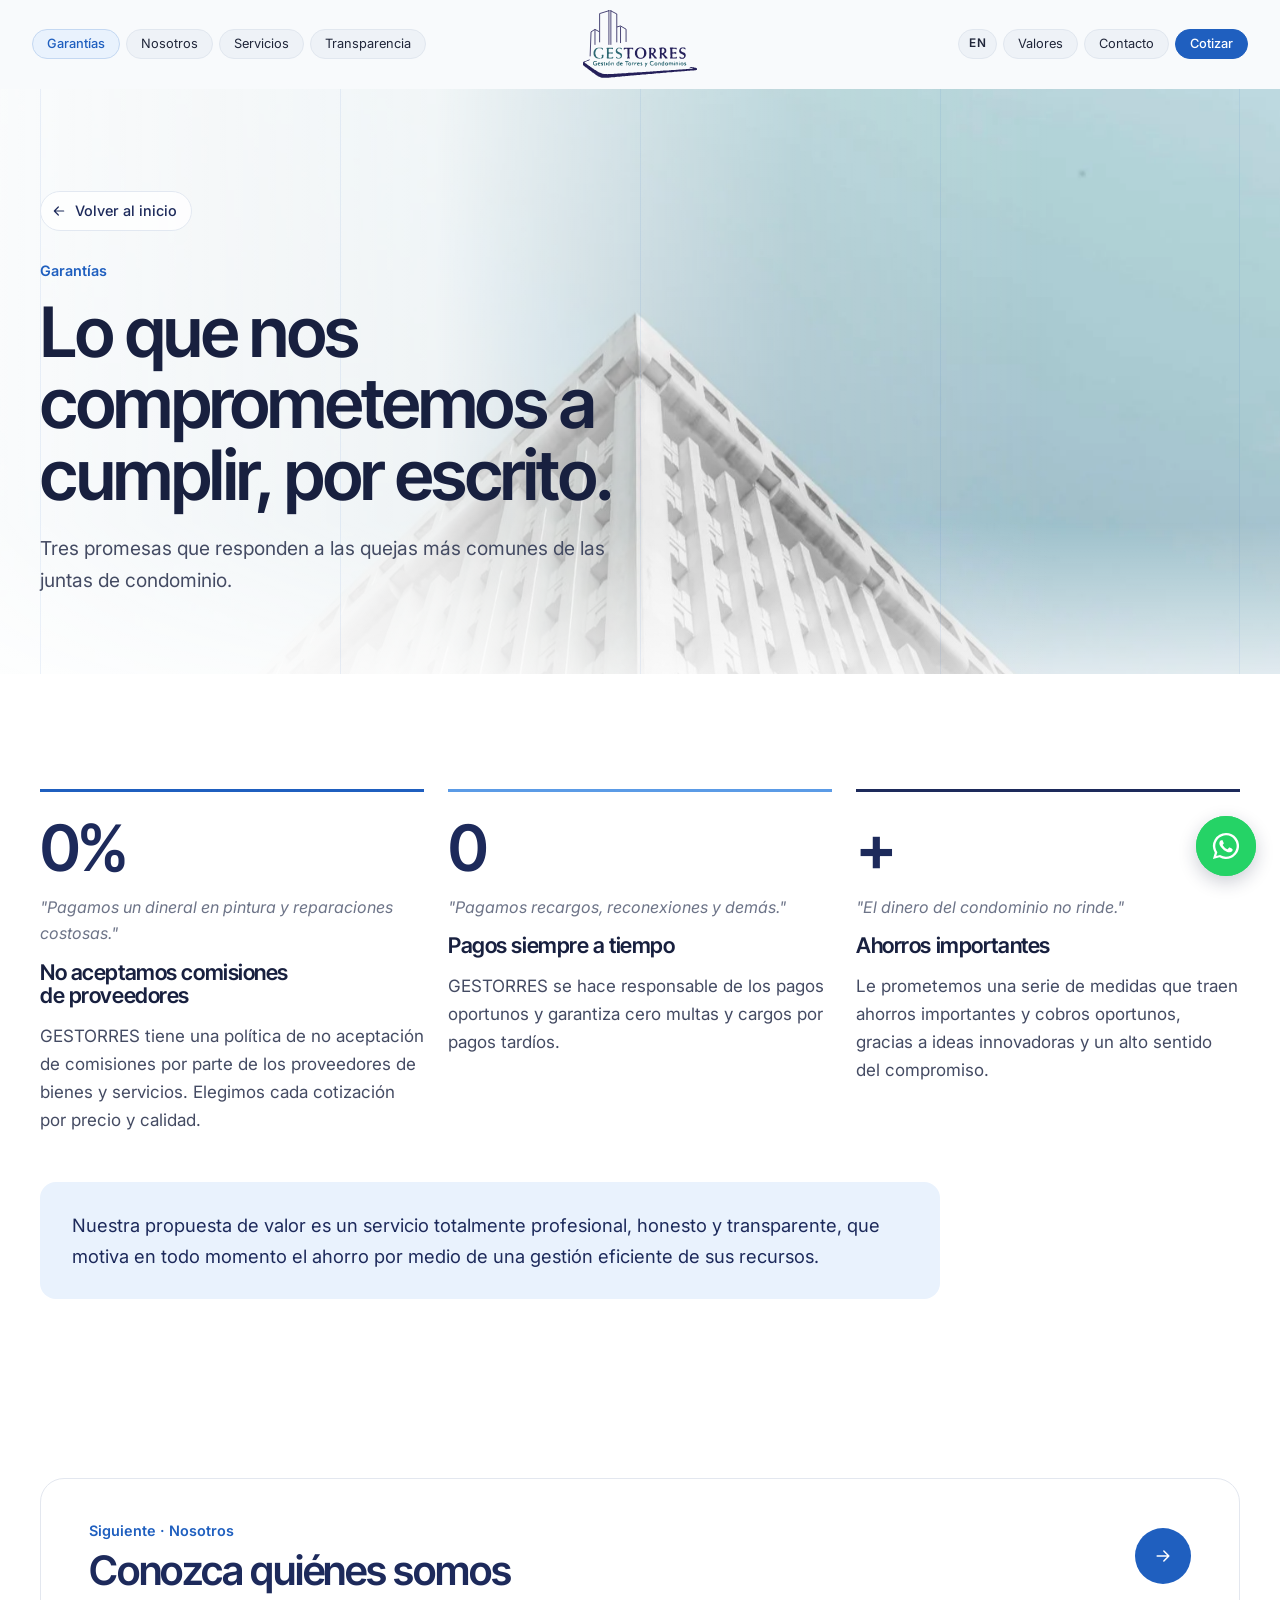
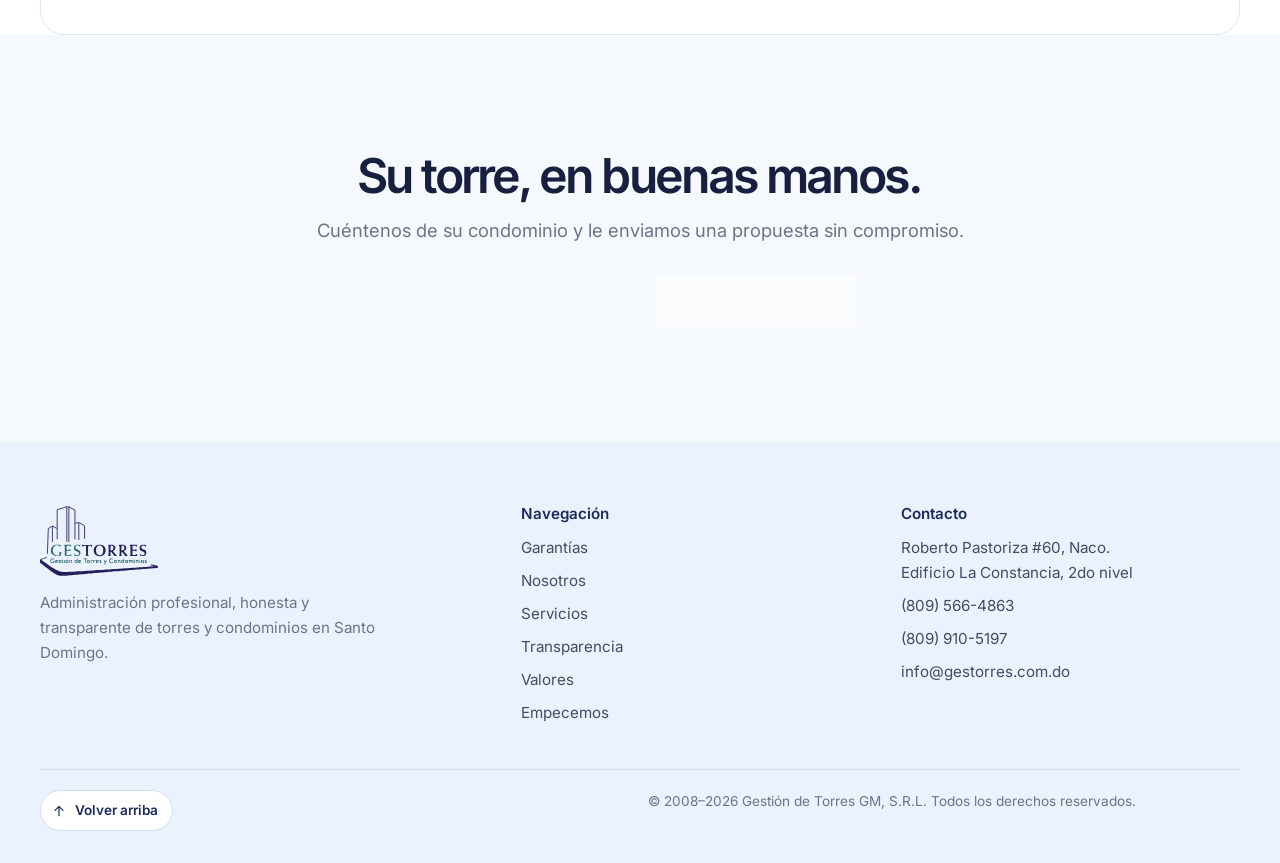
==== garantias.html @ 0e0ee0a5 "Agrega el sitio completo Co-Authored-By: Claude Opus 5.5 <noreply@anthropic.com> Claude-Session: htt" ====
<!doctype html>
<html lang="es-DO">
<head>
<meta charset="utf-8">
<meta name="viewport" content="width=device-width, initial-scale=1, viewport-fit=cover">
<title>Garantías · Gestorres</title>
<meta name="description" content="Cero comisiones de proveedores, pagos siempre a tiempo y ahorros importantes para su condominio.">
<meta name="theme-color" content="#ffffff">
<meta property="og:title" content="Garantías · Gestorres">
<meta property="og:description" content="Cero comisiones de proveedores, pagos siempre a tiempo y ahorros importantes para su condominio.">
<meta property="og:locale" content="es_DO">
<link rel="canonical" href="https://gestorres.com.do/garantias.html">
<link rel="icon" href="img/logo-gestorres.svg">
<link rel="preconnect" href="https://fonts.googleapis.com">
<link rel="preconnect" href="https://fonts.gstatic.com" crossorigin>
<link rel="stylesheet" href="https://fonts.googleapis.com/css2?family=Inter+Tight:wght@400;500;600;700&family=Inter:wght@400;500;600&family=JetBrains+Mono:wght@400;500&display=swap">
<link rel="stylesheet" href="css/styles.css">
<style>html,body{margin:0;background:#fff}</style>
</head>
<body class="page-garantias">
<svg width="0" height="0" style="position:absolute" aria-hidden="true" focusable="false">
  <defs>
    <symbol id="i-arrow" viewBox="0 0 24 24" fill="none" stroke="currentColor" stroke-width="1.8" stroke-linecap="round" stroke-linejoin="round"><path d="M5 12h14M13 6l6 6-6 6"/></symbol>
    <symbol id="i-wa" viewBox="0 0 24 24" fill="currentColor"><path d="M12 2.2A9.8 9.8 0 0 0 3.6 17l-1.4 4.8 4.9-1.3A9.8 9.8 0 1 0 12 2.2Zm0 17.8a8 8 0 0 1-4.1-1.1l-.3-.2-2.9.8.8-2.8-.2-.3A8 8 0 1 1 12 20Zm4.4-6c-.2-.1-1.4-.7-1.7-.8-.2-.1-.4-.1-.5.1l-.8 1c-.1.2-.3.2-.5.1a6.6 6.6 0 0 1-3.3-2.9c-.2-.4.2-.4.7-1.3.1-.1 0-.3 0-.4l-.8-1.8c-.2-.5-.4-.4-.5-.4h-.5a.9.9 0 0 0-.6.3 2.7 2.7 0 0 0-.9 2c0 1.2.9 2.4 1 2.5.1.2 1.7 2.7 4.2 3.7 1.6.7 2.2.7 3 .6.5-.1 1.4-.6 1.6-1.1.2-.6.2-1 .1-1.1l-.5-.5Z"/></symbol>
    <symbol id="i-phone" viewBox="0 0 24 24" fill="none" stroke="currentColor" stroke-width="1.7" stroke-linecap="round" stroke-linejoin="round"><path d="M6.6 3.5h2.6l1.3 4-1.9 1.3a12 12 0 0 0 6.6 6.6l1.3-1.9 4 1.3v2.6A2 2 0 0 1 18.4 19 15.5 15.5 0 0 1 4.6 5.6a2 2 0 0 1 2-2.1Z"/></symbol>
    <symbol id="i-mail" viewBox="0 0 24 24" fill="none" stroke="currentColor" stroke-width="1.7" stroke-linecap="round" stroke-linejoin="round"><rect x="3" y="5" width="18" height="14" rx="3"/><path d="m4 7 8 6 8-6"/></symbol>
    <symbol id="i-pin" viewBox="0 0 24 24" fill="none" stroke="currentColor" stroke-width="1.7" stroke-linecap="round" stroke-linejoin="round"><path d="M12 21s7-6.2 7-11.5A7 7 0 0 0 5 9.5C5 14.8 12 21 12 21Z"/><circle cx="12" cy="9.5" r="2.5"/></symbol>
    <symbol id="i-shield" viewBox="0 0 24 24" fill="none" stroke="currentColor" stroke-width="1.7" stroke-linecap="round" stroke-linejoin="round"><path d="M12 3 5 6v5c0 4.5 3 8.3 7 10 4-1.7 7-5.5 7-10V6l-7-3Z"/><path d="m9 12 2 2 4-4"/></symbol>
    <symbol id="i-clock" viewBox="0 0 24 24" fill="none" stroke="currentColor" stroke-width="1.7" stroke-linecap="round" stroke-linejoin="round"><circle cx="12" cy="12" r="8.5"/><path d="M12 7.5V12l3 2"/></symbol>
    <symbol id="i-chart" viewBox="0 0 24 24" fill="none" stroke="currentColor" stroke-width="1.7" stroke-linecap="round" stroke-linejoin="round"><path d="M4 20V10M10 20V4M16 20v-7M22 20H2"/></symbol>
    <symbol id="i-flip" viewBox="0 0 24 24" fill="none" stroke="currentColor" stroke-width="1.7" stroke-linecap="round" stroke-linejoin="round"><path d="M4 12a8 8 0 0 1 13.7-5.6L20 9M20 4v5h-5M20 12a8 8 0 0 1-13.7 5.6L4 15M4 20v-5h5"/></symbol>
    <symbol id="i-check" viewBox="0 0 24 24" fill="none" stroke="currentColor" stroke-width="2.2" stroke-linecap="round" stroke-linejoin="round"><path d="m5 12.5 4.5 4.5L19 7.5"/></symbol>
    <symbol id="i-chev" viewBox="0 0 24 24" fill="none" stroke="currentColor" stroke-width="1.8" stroke-linecap="round" stroke-linejoin="round"><path d="m6 9 6 6 6-6"/></symbol>
    <symbol id="i-building" viewBox="0 0 24 24" fill="none" stroke="currentColor" stroke-width="1.7" stroke-linecap="round" stroke-linejoin="round"><path d="M4 21V5l7-2v18M11 8l9 2v11M2 21h20M7 8h1M7 12h1M7 16h1M14 13h2M14 17h2"/></symbol>
    <!-- Íconos de servicios (trazos propios) -->
    <symbol id="s-cobro" viewBox="0 0 24 24" fill="none" stroke="currentColor" stroke-width="1.7" stroke-linecap="round" stroke-linejoin="round"><path d="M3 10 12 4l9 6M5 10v8M9.5 10v8M14.5 10v8M19 10v8M3 20h18"/></symbol>
    <symbol id="s-facturas" viewBox="0 0 24 24" fill="none" stroke="currentColor" stroke-width="1.7" stroke-linecap="round" stroke-linejoin="round"><path d="M6 3h9l4 4v14l-2.5-1.5L14 21l-2.5-1.5L9 21l-3-1.5V3Z"/><path d="M9 9h6M9 13h6M9 17h3"/></symbol>
    <symbol id="s-mant" viewBox="0 0 24 24" fill="none" stroke="currentColor" stroke-width="1.7" stroke-linecap="round" stroke-linejoin="round"><path d="M14.5 6.5a4 4 0 0 0 5 5l-8.8 8.8a2.1 2.1 0 0 1-3-3l8.8-8.8Z"/><path d="M14.5 6.5 17 4l3 3-2.5 2.5"/></symbol>
    <symbol id="s-sumin" viewBox="0 0 24 24" fill="none" stroke="currentColor" stroke-width="1.7" stroke-linecap="round" stroke-linejoin="round"><path d="M3 8.5 12 4l9 4.5-9 4.5-9-4.5Z"/><path d="M3 8.5v7L12 20l9-4.5v-7M12 13v7"/></symbol>
    <symbol id="s-legal" viewBox="0 0 24 24" fill="none" stroke="currentColor" stroke-width="1.7" stroke-linecap="round" stroke-linejoin="round"><path d="M12 4v16M7 20h10M5 7h14M7 7l-3 6a3 3 0 0 0 6 0L7 7ZM17 7l-3 6a3 3 0 0 0 6 0l-3-6Z"/></symbol>
    <symbol id="s-personal" viewBox="0 0 24 24" fill="none" stroke="currentColor" stroke-width="1.7" stroke-linecap="round" stroke-linejoin="round"><circle cx="9" cy="8" r="3.2"/><path d="M3 20a6 6 0 0 1 12 0M16 4.5a3.2 3.2 0 0 1 0 6.3M18 14a6 6 0 0 1 3 6"/></symbol>
    <symbol id="s-reportes" viewBox="0 0 24 24" fill="none" stroke="currentColor" stroke-width="1.7" stroke-linecap="round" stroke-linejoin="round"><rect x="3.5" y="3.5" width="17" height="17" rx="3"/><path d="M7.5 16v-3M12 16V8M16.5 16v-5"/></symbol>
  </defs>
</svg>
<a class="skip-link" href="#main">Saltar al contenido</a>

<!-- ============ HEADER ============ -->
<header class="site-header">
  <div class="container header-row">
    <nav class="nav" aria-label="Principal">
      <a href="garantias.html">Garantías</a>
      <a href="nosotros.html">Nosotros</a>
      <a href="servicios.html">Servicios</a>
      <a href="transparencia.html">Transparencia</a>
    </nav>
    <button class="menu-toggle" type="button" aria-label="Abrir menú" aria-expanded="false" aria-controls="mobile-menu"><span></span></button>
    <a class="brand" href="index.html" aria-label="Gestorres, ir al inicio">
      <img src="img/logo-gestorres.svg" alt="Gestorres, Gestión de Torres y Condominios" width="638" height="379">
    </a>
    <div class="header-actions">
      <button class="pill lang-toggle" type="button" data-lang-toggle aria-label="Switch to English" lang="en">EN</button>
      <a class="pill" href="nosotros.html#valores">Valores</a>
      <a class="pill" href="index.html#contacto">Contacto</a>
      <a class="pill pill-primary" href="index.html#contacto">Cotizar</a>
    </div>
  </div>
  <nav class="mobile-menu" id="mobile-menu" aria-label="Menú">
    <a href="garantias.html">Garantías</a>
    <a href="nosotros.html">Nosotros</a>
    <a href="servicios.html">Servicios</a>
    <a href="transparencia.html">Transparencia</a>
    <a href="nosotros.html#valores">Valores</a>
    <a href="index.html#contacto">Contacto</a>
  </nav>
</header>

<main id="main">
<div class="top-sentinel" aria-hidden="true"></div>

<!-- ============ PORTADA DE LA PÁGINA ============ -->
<section class="page-hero live-bg" id="inicio" aria-labelledby="pp-title">
  <div class="bg-stage" aria-hidden="true">
    <div class="bg-slide is-on"><img src="img/bg-cielo.webp" srcset="img/bg-cielo-800.webp 800w, img/bg-cielo.webp 1600w" sizes="100vw" alt="" style="object-position:70% 50%" fetchpriority="high" decoding="async"></div>
  </div>
  <div class="veil veil-light"></div>
  <div class="deco-lines" aria-hidden="true"><span></span><span></span><span></span><span></span></div>
  <div class="container page-hero-inner">
    <a class="back-link" href="index.html"><svg aria-hidden="true"><use href="#i-arrow"/></svg>Volver al inicio</a>
    <span class="kicker">Garantías</span>
    <h1 id="pp-title">Lo que nos comprometemos a cumplir, por escrito.</h1>
    <p class="lede">Tres promesas que responden a las quejas más comunes de las juntas de condominio.</p>
  </div>
</section>

<!-- ============ GARANTÍAS ============ -->
<section class="section" id="garantias" aria-label="Nuestras garantías">
  <div class="container">
    <div class="g-grid">
      <article class="g-item">
        <span class="g-num">0%</span>
        <p class="g-q">"Pagamos un dineral en pintura y reparaciones costosas."</p>
        <h3>No aceptamos comisiones de proveedores</h3>
        <p>GESTORRES tiene una política de no aceptación de comisiones por parte de los proveedores de bienes y servicios. Elegimos cada cotización por precio y calidad.</p>
      </article>
      <article class="g-item">
        <span class="g-num">0</span>
        <p class="g-q">"Pagamos recargos, reconexiones y demás."</p>
        <h3>Pagos siempre a tiempo</h3>
        <p>GESTORRES se hace responsable de los pagos oportunos y garantiza cero multas y cargos por pagos tardíos.</p>
      </article>
      <article class="g-item">
        <span class="g-num">+</span>
        <p class="g-q">"El dinero del condominio no rinde."</p>
        <h3>Ahorros importantes</h3>
        <p>Le prometemos una serie de medidas que traen ahorros importantes y cobros oportunos, gracias a ideas innovadoras y un alto sentido del compromiso.</p>
      </article>
    </div>
    <p class="g-value">Nuestra propuesta de valor es un servicio totalmente profesional, honesto y transparente, que motiva en todo momento el ahorro por medio de una gestión eficiente de sus recursos.</p>
  </div>
</section>

<!-- ============ SIGUIENTE PÁGINA ============ -->
<section class="next-sec" aria-label="Siguiente página">
  <div class="container">
    <a class="next-card" href="nosotros.html"><span class="next-label">Siguiente · Nosotros</span><span class="next-title">Conozca quiénes somos</span><span class="start-arrow"><svg aria-hidden="true"><use href="#i-arrow"/></svg></span></a>
  </div>
</section>

<!-- ============ LLAMADO FINAL ============ -->
<section class="section alt final-cta" aria-labelledby="f-title">
  <div class="container final-inner">
    <h2 id="f-title">Su torre, en buenas manos.</h2>
    <p>Cuéntenos de su condominio y le enviamos una propuesta sin compromiso.</p>
    <div class="hero-actions">
      <a class="btn btn-primary" href="index.html#contacto">Solicitar cotización<svg aria-hidden="true"><use href="#i-arrow"/></svg></a>
      <a class="btn btn-ghost" href="tel:+18095664863"><svg aria-hidden="true"><use href="#i-phone"/></svg>(809) 566-4863</a>
    </div>
  </div>
</section>
</main>


<!-- ============ FOOTER ============ -->
<footer class="site-footer">
  <div class="container">
    <div class="foot-grid">
      <div>
        <img src="img/logo-gestorres.svg" alt="Gestorres" width="638" height="379" loading="lazy">
        <p>Administración profesional, honesta y transparente de torres y condominios en Santo Domingo.</p>
      </div>
      <div>
        <h4>Navegación</h4>
        <ul><li><a href="garantias.html">Garantías</a></li><li><a href="nosotros.html">Nosotros</a></li><li><a href="servicios.html">Servicios</a></li><li><a href="transparencia.html">Transparencia</a></li><li><a href="nosotros.html#valores">Valores</a></li><li><a href="proceso.html">Empecemos</a></li></ul>
      </div>
      <div>
        <h4>Contacto</h4>
        <ul><li>Roberto Pastoriza #60, Naco.<br>Edificio La Constancia, 2do nivel</li><li><a href="tel:+18095664863">(809) 566-4863</a></li><li><a href="https://wa.me/18099105197" target="_blank" rel="noopener">(809) 910-5197</a></li><li><a href="mailto:info@gestorres.com.do">info@gestorres.com.do</a></li></ul>
      </div>
    </div>
    <div class="foot-bottom"><a class="to-top" href="#inicio"><svg aria-hidden="true"><use href="#i-arrow"/></svg>Volver arriba</a><span>© 2008–<span id="year">2026</span> Gestión de Torres GM, S.R.L. Todos los derechos reservados.</span></div>
  </div>
</footer>

<a class="wa-float" href="https://wa.me/18099105197?text=Hola%20Gestorres%2C%20quisiera%20informaci%C3%B3n." target="_blank" rel="noopener" aria-label="Escríbenos por WhatsApp">
  <svg aria-hidden="true"><use href="#i-wa"/></svg>
</a>
<nav class="mobile-bar" aria-label="Acciones rápidas">
  <div class="row">
    <a href="tel:+18095664863"><svg aria-hidden="true"><use href="#i-phone"/></svg>Llamar</a>
    <a href="https://wa.me/18099105197" target="_blank" rel="noopener"><svg class="wa" aria-hidden="true"><use href="#i-wa"/></svg>WhatsApp</a>
    <a class="primary" href="index.html#contacto">Cotizar</a>
  </div>
</nav>

<script src="js/app.js" defer></script>
<script src="js/i18n.js" defer></script>
</body>
</html>
---- css/styles.css ----
/* ==========================================================================
   GESTORRES — Estilos
   Dirección: sitio inmobiliario sobrio y luminoso. Fotos reales como
   protagonistas, azul de marca y azul claro, tipografía limpia, sin efectos.
   El scroll es 100% nativo: ningún script escucha ni modifica el scroll.
   ========================================================================== */

:root {
  --navy: #1d2a5b;        /* texto de títulos, derivado del logo */
  --blue: #1f5fbf;        /* azul de marca (acciones, enlaces) */
  --blue-dark: #174a96;
  --sky: #5b9be6;         /* azul claro de acento */
  --sky-soft: #e9f2fd;    /* fondos suaves */
  --sky-line: #cfe0f6;

  --ink: #18203f;
  --text: #444b63;
  --muted: #6d7488;
  --line: #e3e7ef;
  --bg: #ffffff;
  --bg-alt: #f5f8fc;

  --font-display: "Inter Tight", "Inter", ui-sans-serif, system-ui, sans-serif;
  --font-body: "Inter", ui-sans-serif, system-ui, -apple-system, "Segoe UI", sans-serif;

  --radius: 10px;
  --radius-lg: 16px;
  --header-h: 84px;
  --shadow: 0 10px 30px -18px rgba(24, 32, 63, .35);

  color-scheme: light;
}

*, *::before, *::after { box-sizing: border-box; }
html { -webkit-text-size-adjust: 100%; }
body {
  margin: 0;
  background: var(--bg);
  color: var(--text);
  font-family: var(--font-body);
  font-size: 1.0625rem;
  line-height: 1.65;
  -webkit-font-smoothing: antialiased;
}
img { max-width: 100%; display: block; }
[hidden] { display: none !important; }
a { color: inherit; }
button { font: inherit; }
h1, h2, h3, h4 {
  font-family: var(--font-display);
  color: var(--ink);
  line-height: 1.1;
  letter-spacing: -0.02em;
  margin: 0;
  text-wrap: balance;
}
p { margin: 0; }
:focus-visible { outline: 2px solid var(--blue); outline-offset: 3px; border-radius: 4px; }
section[id], main[id] { scroll-margin-top: calc(var(--header-h) + 8px); }

.skip-link { position: absolute; left: 12px; top: -60px; z-index: 200; background: var(--navy); color: #fff; padding: 10px 16px; border-radius: 8px; text-decoration: none; }
.skip-link:focus { top: 12px; }
.sr-only { position: absolute; width: 1px; height: 1px; padding: 0; margin: -1px; overflow: hidden; clip: rect(0 0 0 0); white-space: nowrap; border: 0; }

.container {
  width: 100%; max-width: 1240px; margin: 0 auto;
  padding-left: max(20px, env(safe-area-inset-left, 0px));
  padding-right: max(20px, env(safe-area-inset-right, 0px));
}
.section { padding-block: clamp(72px, 9vw, 120px); }
.section.alt { background: var(--bg-alt); }

.kicker { display: block; font-size: .9rem; font-weight: 600; color: var(--blue); margin-bottom: 14px; }
.section-head { max-width: 720px; margin-bottom: clamp(36px, 5vw, 56px); }
.section-head h2 { font-size: clamp(2rem, 1.4rem + 2.2vw, 3rem); font-weight: 600; }
.section-head p { margin-top: 16px; font-size: 1.15rem; color: var(--muted); max-width: 58ch; }
.accent { color: var(--blue); }

/* Botones */
.btn {
  display: inline-flex; align-items: center; justify-content: center; gap: 10px;
  min-height: 50px; padding: 0 24px; border-radius: 8px; border: 1px solid transparent;
  font-weight: 600; font-size: .98rem; text-decoration: none; white-space: nowrap; cursor: pointer;
  transition: background-color .2s, border-color .2s, color .2s, transform .2s, box-shadow .2s;
}
.btn svg { width: 18px; height: 18px; flex: none; transition: transform .25s ease; }
.btn:hover { transform: translateY(-2px); }
.btn-primary:hover { box-shadow: 0 8px 20px rgba(31,95,191,.28); }
.btn:hover svg:not(.wa) { transform: translateX(4px); }
.btn-primary { background: var(--blue); color: #fff; }
.btn-primary:hover { background: var(--blue-dark); }
.btn-outline { background: #fff; color: var(--navy); border-color: var(--line); }
.btn-outline:hover { border-color: var(--sky); color: var(--blue); }
.wa { color: #1f9d55; }

/* --------------------------------------------------------------------------
   Header: menú a la izquierda, logo al centro, acciones a la derecha
   -------------------------------------------------------------------------- */
.site-header {
  position: sticky; top: 0; z-index: 100;
  background: #fff;
  border-bottom: 1px solid var(--line);
  transition: box-shadow .3s ease, border-color .3s ease;
}
.site-header.scrolled { box-shadow: 0 6px 24px rgba(24,32,63,.07); border-color: transparent; }
.top-sentinel { position: absolute; top: 0; left: 0; width: 1px; height: 8px; }
.header-row {
  height: var(--header-h);
  display: grid; grid-template-columns: minmax(0, 1fr) auto minmax(0, 1fr); align-items: center; gap: 24px;
}
.nav { position: relative; display: flex; align-items: center; gap: 0; }
.nav a { position: relative; text-decoration: none; font-size: .95rem; font-weight: 500; color: var(--text); padding: 10px 7px; border-radius: 8px; transition: color .25s ease; }
.nav a:hover, .nav a.is-active { color: var(--navy); }
.nav a.is-active { font-weight: 600; }
.nav a::after { content: ""; position: absolute; left: 7px; right: 7px; bottom: 4px; height: 2px; border-radius: 2px; background: var(--blue); transform: scaleX(0); transform-origin: left; transition: transform .35s cubic-bezier(.2,.7,.2,1); }
.nav a.is-active::after { transform: scaleX(1); }
.nav-ind { position: absolute; z-index: -1; top: 50%; left: 0; height: 38px; width: 0; margin-top: -19px; border-radius: 8px; background: var(--sky-soft); opacity: 0; pointer-events: none;
  transition: transform .35s cubic-bezier(.2,.7,.2,1), width .35s cubic-bezier(.2,.7,.2,1), opacity .2s; }
.nav.hovering .nav-ind { opacity: 1; }
.brand { justify-self: center; display: block; }
.brand img { height: 60px; width: auto; }
.header-actions { justify-self: end; display: flex; align-items: center; gap: 10px; }
.header-actions .btn { min-height: 44px; padding: 0 18px; font-size: .92rem; }

.menu-toggle {
  display: none; justify-self: start;
  width: 44px; height: 44px; border-radius: 8px; border: 1px solid var(--line); background: #fff;
  align-items: center; justify-content: center; color: var(--navy); cursor: pointer;
}
.menu-toggle span, .menu-toggle span::before, .menu-toggle span::after { display: block; width: 18px; height: 2px; background: currentColor; border-radius: 2px; position: relative; }
.menu-toggle span::before, .menu-toggle span::after { content: ""; position: absolute; left: 0; }
.menu-toggle span::before { top: -6px; }
.menu-toggle span::after { top: 6px; }
.menu-open .menu-toggle span { background: transparent; }
.menu-open .menu-toggle span::before { top: 0; transform: rotate(45deg); }
.menu-open .menu-toggle span::after { top: 0; transform: rotate(-45deg); }

.mobile-menu {
  display: none;
  border-top: 1px solid var(--line);
  background: #fff;
  padding: 8px max(20px, env(safe-area-inset-right, 0px)) 20px max(20px, env(safe-area-inset-left, 0px));
}
.mobile-menu a { display: block; padding: 14px 0; border-bottom: 1px solid var(--line); font-size: 1.1rem; font-weight: 500; color: var(--ink); text-decoration: none; }
.mobile-menu .btn { margin-top: 16px; width: 100%; }

/* --------------------------------------------------------------------------
   Portada
   -------------------------------------------------------------------------- */
.hero { padding-block: clamp(48px, 6vw, 88px) clamp(56px, 7vw, 100px); }
.hero-grid { display: grid; grid-template-columns: minmax(0, 1fr) minmax(0, 1.1fr); gap: clamp(32px, 5vw, 72px); align-items: center; }
.hero-copy { min-width: 0; }
.hero-copy h1 { font-size: clamp(2.6rem, 1.5rem + 3.6vw, 4.6rem); font-weight: 600; letter-spacing: -0.035em; line-height: 1.02; }
.hero-copy .lede { margin-top: 24px; font-size: 1.2rem; max-width: 44ch; }
.hero-actions { margin-top: 32px; display: flex; flex-wrap: wrap; gap: 12px; }
.hero-facts { margin-top: 40px; display: flex; flex-wrap: wrap; gap: 28px; padding-top: 28px; border-top: 1px solid var(--line); }
.hero-facts div { min-width: 0; }
.hero-facts b { display: block; font-family: var(--font-display); font-size: 1.6rem; color: var(--navy); letter-spacing: -0.02em; line-height: 1.1; }
.hero-facts span { font-size: .9rem; color: var(--muted); }

.hero-media { position: relative; min-width: 0; }
.hero-media .main { border-radius: var(--radius-lg); overflow: hidden; aspect-ratio: 4 / 3.4; }
.hero-media .main img { width: 100%; height: 100%; object-fit: cover; object-position: 40% 30%; }
.hero-media .inset {
  position: absolute; left: -36px; bottom: 0; width: 44%;
  border-radius: var(--radius); overflow: hidden; border: 6px solid #fff; box-shadow: var(--shadow);
  aspect-ratio: 4 / 3;
}
.hero-media .inset img { width: 100%; height: 100%; object-fit: cover; }
.hero-media .tag {
  position: absolute; right: 18px; top: 18px;
  background: #fff; border-radius: 8px; padding: 10px 14px; box-shadow: var(--shadow);
  font-size: .85rem; color: var(--text); display: flex; align-items: center; gap: 8px;
}
.hero-media .tag svg { width: 16px; height: 16px; color: var(--blue); }

/* Franja de datos */
.strip { background: var(--navy); color: #dfe7f7; }
.strip .row { display: grid; grid-template-columns: repeat(4, minmax(0, 1fr)); }
.strip .item { padding: 26px 22px; display: flex; align-items: center; gap: 14px; border-left: 1px solid rgba(255,255,255,.12); font-size: .95rem; }
.strip .item:first-child { border-left: 0; padding-left: 0; }
.strip svg { width: 24px; height: 24px; color: #9cc3f0; flex: none; }
.strip b { color: #fff; font-weight: 600; display: block; }

/* --------------------------------------------------------------------------
   Garantías
   -------------------------------------------------------------------------- */
.g-grid { display: grid; grid-template-columns: repeat(3, minmax(0, 1fr)); gap: 24px; }
.g-item { border-top: 3px solid var(--blue); padding-top: 24px; display: grid; gap: 14px; align-content: start; }
.g-item:nth-child(2) { border-color: var(--sky); }
.g-item:nth-child(3) { border-color: var(--navy); }
.g-num { font-family: var(--font-display); font-size: 4rem; font-weight: 600; line-height: 1; color: var(--navy); letter-spacing: -0.04em; }
.g-q { font-size: 1rem; color: var(--muted); font-style: italic; }
.g-item h3 { font-size: 1.35rem; font-weight: 600; }
.g-value { margin-top: 48px; padding: 28px 32px; border-radius: var(--radius-lg); background: var(--sky-soft); color: var(--navy); font-size: 1.15rem; max-width: 900px; }

/* --------------------------------------------------------------------------
   Nosotros
   -------------------------------------------------------------------------- */
.about-grid { display: grid; grid-template-columns: minmax(0, 1fr) minmax(0, 1fr); gap: clamp(32px, 6vw, 88px); align-items: center; }
.about-photos { display: grid; grid-template-columns: 1.2fr 1fr; gap: 14px; min-width: 0; }
.about-photos figure { margin: 0; border-radius: var(--radius-lg); overflow: hidden; }
.about-photos img { width: 100%; height: 100%; object-fit: cover; }
.about-photos .tall { grid-row: span 2; aspect-ratio: 3 / 4.4; }
.about-photos .short { aspect-ratio: 1 / 1; }
.about-photos .note { background: var(--blue); color: #fff; border-radius: var(--radius-lg); padding: 22px; display: grid; align-content: end; }
.about-photos .note b { font-family: var(--font-display); font-size: 2.6rem; line-height: 1; letter-spacing: -0.03em; }
.about-photos .note span { font-size: .9rem; color: #dbe8fb; margin-top: 6px; }
.about-copy { min-width: 0; }
.about-copy h2 { font-size: clamp(2rem, 1.4rem + 2vw, 2.8rem); font-weight: 600; }
.about-copy > p { margin-top: 20px; font-size: 1.12rem; }
.mv { margin-top: 32px; display: grid; gap: 22px; }
.mv div { padding-left: 18px; border-left: 3px solid var(--sky-line); }
.mv h3 { font-size: 1rem; font-weight: 600; color: var(--blue); margin-bottom: 6px; font-family: var(--font-body); letter-spacing: 0; }

/* --------------------------------------------------------------------------
   Servicios
   -------------------------------------------------------------------------- */
.svc-grid { display: grid; grid-template-columns: minmax(0, .85fr) minmax(0, 1.15fr); gap: clamp(32px, 5vw, 72px); align-items: start; }
.svc-photo { position: sticky; top: calc(var(--header-h) + 24px); border-radius: var(--radius-lg); overflow: hidden; aspect-ratio: 4 / 5; min-width: 0; }
.svc-photo img { width: 100%; height: 100%; object-fit: cover; }
.svc-photo figcaption { position: absolute; left: 16px; bottom: 16px; right: 16px; background: rgba(255,255,255,.94); border-radius: 8px; padding: 12px 14px; font-size: .9rem; color: var(--text); }
.svc-list { list-style: none; margin: 0; padding: 0; min-width: 0; }
.svc-list li { display: grid; grid-template-columns: 52px minmax(0, 1fr); gap: 18px; padding: 24px 0; border-bottom: 1px solid var(--line); }
.svc-list li:first-child { padding-top: 0; }
.svc-list .ic { width: 52px; height: 52px; border-radius: 10px; display: grid; place-items: center; background: var(--sky-soft); color: var(--blue); }
.svc-list .ic svg { width: 24px; height: 24px; }
.svc-list h3 { font-size: 1.2rem; font-weight: 600; }
.svc-list p { margin-top: 6px; color: var(--muted); font-size: 1rem; }

/* --------------------------------------------------------------------------
   Galería de áreas
   -------------------------------------------------------------------------- */
.gallery { display: grid; grid-template-columns: repeat(4, minmax(0, 1fr)); gap: 14px; }
.gallery figure { margin: 0; position: relative; border-radius: var(--radius-lg); overflow: hidden; min-width: 0; }
.gallery img { width: 100%; height: 100%; object-fit: cover; aspect-ratio: 3 / 4; }
.gallery figcaption { position: absolute; left: 0; right: 0; bottom: 0; padding: 40px 18px 16px; color: #fff; font-weight: 600; background: linear-gradient(0deg, rgba(16,24,52,.7), rgba(16,24,52,0)); }
.gallery figcaption small { display: block; font-weight: 400; color: #dbe5f5; font-size: .85rem; }

/* --------------------------------------------------------------------------
   Transparencia
   -------------------------------------------------------------------------- */
.report-grid { display: grid; grid-template-columns: minmax(0, .9fr) minmax(0, 1.1fr); gap: clamp(32px, 5vw, 72px); align-items: center; }
.report-copy { min-width: 0; }
.report-copy h2 { font-size: clamp(2rem, 1.4rem + 2vw, 2.8rem); font-weight: 600; }
.report-copy > p { margin-top: 18px; font-size: 1.12rem; }
.checks { list-style: none; padding: 0; margin: 26px 0 0; display: grid; grid-template-columns: 1fr 1fr; gap: 10px 20px; }
.checks li { display: flex; gap: 10px; align-items: center; font-size: .98rem; color: var(--ink); }
.checks svg { width: 18px; height: 18px; color: var(--blue); flex: none; }
.dash { min-width: 0; background: #fff; border: 1px solid var(--line); border-radius: var(--radius-lg); padding: 24px; box-shadow: var(--shadow); }
.dash-top { display: flex; justify-content: space-between; align-items: center; gap: 12px; flex-wrap: wrap; margin-bottom: 18px; }
.dash-top b { color: var(--ink); }
.dash-top small { display: block; color: var(--muted); font-size: .8rem; }
.tabs { display: flex; gap: 4px; padding: 4px; border-radius: 8px; background: var(--bg-alt); overflow-x: auto; }
.tab { border: 0; background: transparent; padding: 8px 12px; border-radius: 6px; cursor: pointer; font-size: .85rem; font-weight: 500; color: var(--muted); white-space: nowrap; }
.tab[aria-selected="true"] { background: #fff; color: var(--blue); box-shadow: 0 1px 3px rgba(24,32,63,.15); }
.kpis { display: grid; grid-template-columns: repeat(3, minmax(0, 1fr)); gap: 10px; margin-bottom: 18px; }
.kpi { padding: 12px 14px; border-radius: 8px; background: var(--bg-alt); min-height: 66px; }
.kpi small { display: block; font-size: .75rem; color: var(--muted); }
.kpi b { font-family: var(--font-display); font-size: 1.2rem; color: var(--ink); font-variant-numeric: tabular-nums; }
.kpi .ok { color: #2f7a4f; font-size: .75rem; font-weight: 600; }
.chart { width: 100%; height: auto; display: block; }
.chart text { font-size: 10px; fill: var(--muted); font-family: var(--font-body); }
.dash-foot { display: flex; justify-content: space-between; gap: 10px; flex-wrap: wrap; margin-top: 8px; font-size: .8rem; color: var(--muted); }
.legend { display: flex; gap: 14px; }
.legend span { display: inline-flex; align-items: center; gap: 6px; }
.legend i { width: 10px; height: 10px; border-radius: 2px; }

/* --------------------------------------------------------------------------
   Valores
   -------------------------------------------------------------------------- */
.values-grid { display: grid; grid-template-columns: repeat(9, minmax(0, 1fr)); border-top: 1px solid var(--line); border-left: 1px solid var(--line); }
.value { border-right: 1px solid var(--line); border-bottom: 1px solid var(--line); padding: 22px 12px 18px; text-align: center; background: #fff; }
.value b { display: block; font-family: var(--font-display); font-size: clamp(2rem, 1rem + 3vw, 3.4rem); font-weight: 600; color: var(--navy); line-height: 1; }
.value span { display: block; margin-top: 10px; font-size: .85rem; color: var(--muted); line-height: 1.3; }
.value:nth-child(-n+3) b { color: var(--blue); }

/* --------------------------------------------------------------------------
   Proceso
   -------------------------------------------------------------------------- */
.steps { list-style: none; margin: 0; padding: 0; display: grid; grid-template-columns: repeat(4, minmax(0, 1fr)); gap: 24px; counter-reset: s; }
.step { counter-increment: s; padding-top: 20px; border-top: 1px solid var(--sky-line); }
.step::before { content: "Paso " counter(s); display: block; font-size: .85rem; font-weight: 600; color: var(--blue); margin-bottom: 10px; }
.step h3 { font-size: 1.15rem; font-weight: 600; }
.step p { margin-top: 6px; color: var(--muted); font-size: .98rem; }

/* --------------------------------------------------------------------------
   Contacto
   -------------------------------------------------------------------------- */
.contact-grid { display: grid; grid-template-columns: minmax(0, .9fr) minmax(0, 1.1fr); gap: clamp(32px, 5vw, 72px); align-items: start; }
.contact-copy { min-width: 0; }
.contact-copy h2 { font-size: clamp(2rem, 1.4rem + 2vw, 2.8rem); font-weight: 600; }
.contact-copy > p { margin-top: 16px; font-size: 1.1rem; }
.c-list { margin-top: 28px; display: grid; gap: 2px; }
.c-item { display: grid; grid-template-columns: 40px minmax(0, 1fr); gap: 14px; align-items: center; padding: 14px 0; border-bottom: 1px solid var(--line); text-decoration: none; }
a.c-item:hover span { color: var(--blue); }
.c-item .ic { width: 40px; height: 40px; border-radius: 8px; display: grid; place-items: center; background: var(--sky-soft); color: var(--blue); }
.c-item .ic svg { width: 20px; height: 20px; }
.c-item small { display: block; font-size: .8rem; color: var(--muted); }
.c-item span { color: var(--ink); font-weight: 500; overflow-wrap: anywhere; transition: color .2s; }
.contact-photo { margin: 28px 0 0; border-radius: var(--radius-lg); overflow: hidden; aspect-ratio: 16 / 9; }
.contact-photo img { width: 100%; height: 100%; object-fit: cover; object-position: 50% 35%; }

.form { position: relative; min-width: 0; display: grid; grid-template-columns: repeat(2, minmax(0, 1fr)); gap: 16px; padding: clamp(22px, 3vw, 34px); border: 1px solid var(--line); border-radius: var(--radius-lg); background: #fff; box-shadow: var(--shadow); }
.form h3 { grid-column: 1 / -1; font-size: 1.3rem; font-weight: 600; }
.form .full { grid-column: 1 / -1; }
.field { display: grid; gap: 6px; }
.field label { font-size: .88rem; font-weight: 500; color: var(--ink); }
.field input, .field select, .field textarea {
  width: 100%; font: inherit; font-size: 1rem; color: var(--ink);
  padding: 12px 14px; min-height: 48px; border-radius: 8px; border: 1px solid #cfd5e1; background: #fff;
  transition: border-color .2s, box-shadow .2s;
}
.field textarea { resize: vertical; min-height: 110px; }
.field input:focus, .field select:focus, .field textarea:focus { outline: none; border-color: var(--blue); box-shadow: 0 0 0 3px rgba(31,95,191,.15); }
.field.invalid input { border-color: #c2563f; }
.field .err { font-size: .8rem; color: #b4442f; display: none; }
.field.invalid .err { display: block; }
.form-foot { display: flex; align-items: center; justify-content: space-between; gap: 14px; flex-wrap: wrap; }
.form-foot small { color: var(--muted); font-size: .82rem; max-width: 36ch; }
.form-success { position: absolute; inset: 0; border-radius: inherit; background: #fff; display: grid; place-content: center; justify-items: center; text-align: center; gap: 14px; padding: 30px; }
.form-success .ok-ic { width: 60px; height: 60px; border-radius: 50%; display: grid; place-items: center; color: #fff; background: var(--blue); }
.form-success .ok-ic svg { width: 28px; height: 28px; }
.form-success h3 { font-size: 1.4rem; }
.form-success p { color: var(--muted); max-width: 36ch; }

/* --------------------------------------------------------------------------
   Footer
   -------------------------------------------------------------------------- */
.site-footer { background: var(--sky-soft); padding-top: 64px; padding-bottom: calc(32px + env(safe-area-inset-bottom, 0px)); }
.foot-grid { display: grid; grid-template-columns: 1.3fr 1fr 1fr; gap: 40px; }
.foot-grid img { height: 70px; width: auto; }
.foot-grid p { color: var(--muted); font-size: .95rem; margin-top: 14px; max-width: 36ch; }
.foot-grid h4 { font-size: .95rem; font-weight: 600; color: var(--navy); margin-bottom: 12px; font-family: var(--font-body); letter-spacing: 0; }
.foot-grid ul { list-style: none; margin: 0; padding: 0; display: grid; gap: 8px; font-size: .95rem; }
.foot-grid a { text-decoration: none; }
.foot-grid a:hover { color: var(--blue); }
.foot-bottom { margin-top: 44px; padding-top: 20px; border-top: 1px solid var(--sky-line); display: flex; justify-content: space-between; gap: 12px; flex-wrap: wrap; font-size: .85rem; color: var(--muted); }

/* Barra de acciones en el celular */
/* Botón flotante de WhatsApp */
.wa-float { position: fixed; right: 24px; bottom: 24px; z-index: 95; width: 60px; height: 60px; border-radius: 50%;
  display: grid; place-items: center; background: #25d366; color: #fff; box-shadow: 0 6px 18px rgba(24,32,63,.22);
  transition: transform .15s ease, box-shadow .15s ease; }
.wa-float svg { width: 32px; height: 32px; fill: currentColor; }
.wa-float:hover { transform: translateY(-2px); box-shadow: 0 10px 24px rgba(24,32,63,.28); }
.wa-float:focus-visible { outline: 3px solid var(--blue); outline-offset: 3px; }
@media (prefers-reduced-motion: reduce) { .wa-float { transition: none; } .wa-float:hover { transform: none; } }
.mobile-bar { display: none; position: fixed; left: 0; right: 0; bottom: 0; z-index: 90; background: #fff; border-top: 1px solid var(--line);
  padding: 8px max(12px, env(safe-area-inset-right, 0px)) calc(8px + env(safe-area-inset-bottom, 0px)) max(12px, env(safe-area-inset-left, 0px)); }
.mobile-bar .row { display: grid; grid-template-columns: 1fr 1fr 1.3fr; gap: 8px; }
.mobile-bar a { display: flex; align-items: center; justify-content: center; gap: 6px; min-height: 46px; border-radius: 8px; text-decoration: none; font-size: .9rem; font-weight: 600; color: var(--navy); background: var(--bg-alt); }
.mobile-bar a svg { width: 18px; height: 18px; }
.mobile-bar a.primary { background: var(--blue); color: #fff; }

/* --------------------------------------------------------------------------
   Responsive
   -------------------------------------------------------------------------- */
@media (max-width: 980px) {
  .nav { display: none; }
  .menu-toggle { display: inline-flex; }
  .header-actions .pill:not(.pill-primary), .header-actions .icon-btn { display: none; }
  .menu-open .mobile-menu { display: block; }
}
@media (max-width: 900px) {
  :root { --header-h: 68px; }
  .brand img { height: 48px; }
  .header-actions .btn { padding: 0 14px; }

  .hero-grid, .about-grid, .svc-grid, .report-grid, .contact-grid { grid-template-columns: minmax(0, 1fr); }
  .hero-media { padding-bottom: 0; }
  .hero-media .inset { display: none; }
  .hero-facts { gap: 16px; display: grid; grid-template-columns: repeat(3, minmax(0, 1fr)); }
  .hero-facts b { font-size: 1.15rem; }
  .hero-facts span { font-size: .8rem; display: block; line-height: 1.3; }
  .hero-media .main { aspect-ratio: 4 / 3; }

  .strip .row { grid-template-columns: 1fr 1fr; }
  .strip .item { padding: 18px 12px; border-left: 0; }
  .strip .item:first-child { padding-left: 12px; }

  .g-grid { grid-template-columns: minmax(0, 1fr); gap: 36px; }
  .svc-photo { position: relative; top: 0; aspect-ratio: 16 / 10; }
  .gallery { grid-template-columns: 1fr 1fr; }
  .checks { grid-template-columns: 1fr; }
  .kpis { grid-template-columns: 1fr 1fr; }
  .kpis .kpi:last-child { grid-column: 1 / -1; }
  .values-grid { grid-template-columns: repeat(3, minmax(0, 1fr)); }
  .steps { grid-template-columns: 1fr 1fr; }
  .form { grid-template-columns: minmax(0, 1fr); }
  .foot-grid { grid-template-columns: minmax(0, 1fr); gap: 28px; }
  .mobile-bar { display: block; }
  .wa-float { right: 16px; bottom: calc(84px + env(safe-area-inset-bottom, 0px)); width: 54px; height: 54px; }
  .wa-float svg { width: 28px; height: 28px; }
  .site-footer { padding-bottom: calc(90px + env(safe-area-inset-bottom, 0px)); }
}
@media (max-width: 520px) {
  .header-actions .btn-primary span { display: none; }
  .steps { grid-template-columns: minmax(0, 1fr); }
  .strip .row { grid-template-columns: minmax(0, 1fr); }
}

/* ==========================================================================
   Motion (solo con JS activo y sin "reducir movimiento")
   ========================================================================== */
.anim .reveal { opacity: 0; transform: translateY(28px); transition: opacity .8s cubic-bezier(.2,.7,.2,1), transform .8s cubic-bezier(.2,.7,.2,1); transition-delay: var(--d, 0s); }
.anim .reveal.in { opacity: 1; transform: none; }
.anim .reveal-img { clip-path: inset(12% 6% 12% 6% round 16px); transition: clip-path 1.1s cubic-bezier(.2,.7,.2,1); transition-delay: var(--d, 0s); }
.anim .reveal-img img { transform: scale(1.12); transition: transform 1.4s cubic-bezier(.2,.7,.2,1); transition-delay: var(--d, 0s); }
.anim .reveal-img.in { clip-path: inset(0 0 0 0 round 16px); }
.anim .reveal-img.in img { transform: none; }

/* Portada: entrada al cargar */
.anim .hero h1 .ln { display: inline-block; overflow: hidden; vertical-align: top; padding-bottom: .06em; }
.anim .hero h1 .ln > span { display: inline-block; transform: translateY(105%); animation: lineUp .9s cubic-bezier(.2,.7,.2,1) forwards; }
.anim .hero h1 .ln:nth-child(2) > span { animation-delay: .12s; }
.anim .hero h1 .ln:nth-child(3) > span { animation-delay: .24s; }
.anim .hero .kicker, .anim .hero .lede, .anim .hero-actions, .anim .hero-facts { opacity: 0; animation: fadeUp .8s cubic-bezier(.2,.7,.2,1) forwards; }
.anim .hero .kicker { animation-delay: 0s; }
.anim .hero .lede { animation-delay: .4s; }
.anim .hero-actions { animation-delay: .52s; }
.anim .hero-facts { animation-delay: .64s; }
@keyframes lineUp { to { transform: none; } }
@keyframes fadeUp { from { opacity: 0; transform: translateY(20px); } to { opacity: 1; transform: none; } }
@keyframes heroImg { from { clip-path: inset(0 0 100% 0 round 16px); } to { clip-path: inset(0 0 0 0 round 16px); } }
@keyframes heroZoom { from { transform: scale(1.18); } to { transform: none; } }

/* Interacción al pasar el mouse */
.gallery figcaption { transition: padding .35s ease; }
.gallery figure:hover figcaption { padding-bottom: 24px; }
.g-item { position: relative; transition: transform .35s ease; }
.g-item::before { content: ""; position: absolute; top: -3px; left: 0; height: 3px; width: 0; background: var(--navy); transition: width .5s cubic-bezier(.2,.7,.2,1); }
.g-item:hover { transform: translateY(-4px); }
.g-item:hover::before { width: 100%; }
.svc-list li { transition: background-color .3s ease, padding-left .3s ease; border-radius: 12px; }
.svc-list li:hover { background: var(--bg-alt); padding-left: 14px; }
.svc-list .ic { transition: background-color .3s, color .3s, transform .3s; }
.svc-list li:hover .ic { background: var(--blue); color: #fff; transform: rotate(-6deg); }
.value { transition: background-color .3s ease; }
.value b { transition: transform .35s cubic-bezier(.2,.7,.2,1), color .3s; }
.value:hover { background: var(--sky-soft); }
.value:hover b { transform: translateY(-6px); color: var(--blue); }
.step { position: relative; border-top-color: var(--line); }
.step::after { content: ""; position: absolute; top: -1px; left: 0; height: 2px; width: 100%; background: var(--blue); transform: scaleX(0); transform-origin: left; transition: transform 1s cubic-bezier(.2,.7,.2,1); transition-delay: calc(var(--d, 0s) + .2s); }
.step.in::after, html:not(.anim) .step::after { transform: scaleX(1); }
.c-item { transition: transform .3s ease; }
.c-item:hover { transform: translateX(6px); }
.dash { transition: box-shadow .4s ease, transform .4s ease; }
.dash:hover { box-shadow: 0 24px 50px rgba(24,32,63,.12); }
.kpis, .chart, .legend { transition: opacity .18s ease; }
.kpis.fading, .chart.fading, .legend.fading { opacity: 0; }
.chart .bar { transform-box: fill-box; transform-origin: bottom; }
.anim .chart.grow .bar { animation: barUp .9s cubic-bezier(.2,.7,.2,1) both; animation-delay: var(--bd, 0s); }
@keyframes barUp { from { transform: scaleY(0); } to { transform: none; } }
.wa-float::before { content: ""; position: absolute; inset: 0; border-radius: 50%; background: #25d366; z-index: -1; animation: waPulse 2.6s ease-out infinite; }
@keyframes waPulse { 0% { transform: scale(1); opacity: .55; } 70%, 100% { transform: scale(1.7); opacity: 0; } }
.anim .wa-float { animation: waIn .6s cubic-bezier(.2,.7,.2,1) 1s both; }
@keyframes waIn { from { transform: scale(0); } to { transform: none; } }

@media (prefers-reduced-motion: reduce) {
  *, *::before, *::after { animation: none !important; transition: none !important; }
  .anim .reveal, .anim .hero * { opacity: 1 !important; transform: none !important; clip-path: none !important; }
}

/* ==========================================================================
   Fondos fotográficos en movimiento
   ========================================================================== */
.live-bg { position: relative; isolation: isolate; overflow: hidden; }
.bg-stage { position: absolute; inset: 0; z-index: -2; background: var(--sky-soft); }
.bg-slide { position: absolute; inset: 0; opacity: 0; transition: opacity 1.6s ease; }
.bg-slide.is-on { opacity: 1; }
.bg-slide img { width: 100%; height: 100%; object-fit: cover; transform: scale(1.04); will-change: transform; }
.anim .live .bg-slide img { animation: kenburns 22s ease-in-out infinite alternate; }
.anim .live .bg-slide:nth-child(2n) img { animation-name: kenburns2; }
@keyframes kenburns { from { transform: scale(1.04) translate3d(0,0,0); } to { transform: scale(1.16) translate3d(-2.5%, -1.5%, 0); } }
@keyframes kenburns2 { from { transform: scale(1.16) translate3d(2%, 1%, 0); } to { transform: scale(1.04) translate3d(0,0,0); } }
.veil { position: absolute; inset: 0; z-index: -1; pointer-events: none; }
.veil-light { background: linear-gradient(90deg, rgba(255,255,255,.96) 0%, rgba(255,255,255,.86) 34%, rgba(255,255,255,.2) 62%, rgba(255,255,255,0) 82%), linear-gradient(0deg, rgba(255,255,255,.7), rgba(255,255,255,0) 26%); }
.veil-navy { background: linear-gradient(90deg, rgba(20,32,74,.92) 0%, rgba(20,32,74,.75) 45%, rgba(20,32,74,.25) 100%); }
.veil-white { background: rgba(255,255,255,.9); }
.veil-white2 { background: linear-gradient(180deg, rgba(245,248,252,.93), rgba(245,248,252,.86)); }
.veil-side { background: linear-gradient(90deg, rgba(255,255,255,.55) 0%, rgba(255,255,255,0) 55%); }

/* Líneas de fachada: decoración arquitectónica */
.deco-lines { position: absolute; inset: 0; z-index: -1; pointer-events: none; display: grid; grid-template-columns: repeat(4, 1fr); max-width: 1240px; margin: 0 auto; padding: 0 20px; }
.deco-lines span { border-left: 1px solid rgba(31,95,191,.08); }
.deco-lines span:last-child { border-right: 1px solid rgba(31,95,191,.08); }

/* Portada */
.hero2 { min-height: calc(100svh - var(--header-h)); display: flex; padding-block: 0; }
.hero2-inner { display: flex; flex-direction: column; justify-content: center; width: 100%; padding-block: clamp(56px, 8vw, 110px) 32px; gap: clamp(40px, 7vw, 90px); }
.hero2 .hero-copy { max-width: 640px; }
.hero2 .hero-copy h1 { font-size: clamp(2.7rem, 1.4rem + 4.4vw, 5.4rem); }
.hero2 .lede { color: var(--text); }
.hero-bottom { display: flex; align-items: flex-end; justify-content: space-between; gap: 24px; }
.hero2 .hero-facts { margin-top: 0; border-top: 1px solid rgba(29,42,91,.14); min-width: min(100%, 560px); }
.btn-ghost { background: rgba(255,255,255,.6); color: var(--navy); border-color: rgba(29,42,91,.18); backdrop-filter: blur(6px); }
.btn-ghost:hover { background: #fff; border-color: var(--sky); color: var(--blue); }
.bg-dots { display: flex; gap: 8px; }
.bg-dots button { width: 46px; height: 24px; padding: 0; border: 0; background: none; cursor: pointer; display: grid; align-items: center; }
.bg-dots i { display: block; height: 3px; border-radius: 3px; background: rgba(29,42,91,.18); overflow: hidden; position: relative; }
.bg-dots i::after { content: ""; position: absolute; inset: 0; background: var(--blue); transform: scaleX(0); transform-origin: left; }
.bg-dots button[aria-pressed="true"] i::after { transform: scaleX(1); }
.anim .bg-dots.timing button[aria-pressed="true"] i::after { animation: dotFill var(--rot, 6.5s) linear both; }
@keyframes dotFill { from { transform: scaleX(0); } to { transform: scaleX(1); } }
.bg-dots button:focus-visible { outline: 2px solid var(--blue); outline-offset: 2px; border-radius: 4px; }

/* Banda Nosotros */
.band { padding-block: clamp(88px, 11vw, 150px); color: #dfe7f7; }
.band-grid { display: grid; grid-template-columns: minmax(0, 1.1fr) minmax(0, .9fr); gap: clamp(32px, 6vw, 90px); align-items: center; }
.band .kicker { color: #9cc3f0; }
.band h2 { color: #fff; font-size: clamp(2rem, 1.3rem + 2.4vw, 3.2rem); font-weight: 600; }
.band .about-copy > p { margin-top: 20px; font-size: 1.15rem; color: #d3ddf0; max-width: 52ch; }
.since { margin-top: 36px; display: flex; align-items: center; gap: 18px; }
.since b { font-family: var(--font-display); font-size: clamp(3rem, 2rem + 3vw, 4.6rem); color: #fff; line-height: 1; letter-spacing: -0.04em; }
.since span { max-width: 26ch; font-size: .95rem; color: #c6d3ec; }
.band .mv { margin-top: 0; gap: 16px; }
.glass { padding: 26px 28px; border-radius: var(--radius-lg); background: rgba(255,255,255,.1); border: 1px solid rgba(255,255,255,.18); backdrop-filter: blur(10px); -webkit-backdrop-filter: blur(10px); transition: background-color .3s, transform .35s; }
.glass:hover { background: rgba(255,255,255,.16); transform: translateY(-4px); }
.band .mv div.glass { border-left: 1px solid rgba(255,255,255,.18); padding-left: 28px; }
.band .mv h3 { color: #9cc3f0; }
.band .mv p { color: #e6edf9; }

/* Servicios sin foto: dos columnas */
.svc2 .svc-grid { display: block; }
.svc2 .svc-list { display: grid; grid-template-columns: repeat(2, minmax(0, 1fr)); column-gap: clamp(28px, 4vw, 64px); }
.svc2 .svc-list li:first-child { padding-top: 24px; }
.svc2 .svc-list li:hover { background: rgba(255,255,255,.85); }

/* Áreas interactivas */
.areas2 { min-height: min(92vh, 820px); display: flex; align-items: center; padding-block: clamp(64px, 8vw, 110px); }
.areas2 .container { width: 100%; }
.areas-card { max-width: 500px; background: rgba(255,255,255,.92); backdrop-filter: blur(14px); -webkit-backdrop-filter: blur(14px); border-radius: 20px; padding: clamp(28px, 4vw, 44px); box-shadow: 0 30px 60px rgba(24,32,63,.16); }
.areas-card h2 { font-size: clamp(1.8rem, 1.3rem + 1.6vw, 2.5rem); font-weight: 600; }
.areas-list { list-style: none; margin: 26px 0 0; padding: 0; display: grid; gap: 4px; }
.areas-list button { position: relative; width: 100%; text-align: left; display: grid; grid-template-columns: 36px minmax(0, 1fr); gap: 12px; padding: 14px 14px 16px; border: 0; border-radius: 12px; background: none; cursor: pointer; font: inherit; color: inherit; transition: background-color .3s; overflow: hidden; }
.areas-list button:hover { background: var(--bg-alt); }
.areas-list button[aria-pressed="true"] { background: var(--sky-soft); }
.areas-list .n { font-family: var(--font-display); font-weight: 600; color: var(--muted); font-size: .95rem; padding-top: 2px; transition: color .3s; }
.areas-list button[aria-pressed="true"] .n { color: var(--blue); }
.areas-list b { display: block; font-weight: 600; color: var(--navy); font-size: 1.05rem; }
.areas-list small { display: block; color: var(--muted); font-size: .92rem; margin-top: 2px; max-height: 0; opacity: 0; overflow: hidden; transition: max-height .4s ease, opacity .3s ease; }
.areas-list button[aria-pressed="true"] small { max-height: 90px; opacity: 1; }
.areas-list .bar { position: absolute; left: 14px; right: 14px; bottom: 6px; height: 2px; border-radius: 2px; background: var(--blue); transform: scaleX(0); transform-origin: left; }
.areas-list button[aria-pressed="true"] .bar { transform: scaleX(1); }
.anim .areas-list.timing button[aria-pressed="true"] .bar { animation: dotFill var(--rot, 5s) linear both; }
.areas-list button:focus-visible { outline: 2px solid var(--blue); outline-offset: 2px; }

/* Contacto sobre fondo */
.contact2 .form { box-shadow: 0 30px 60px rgba(24,32,63,.12); }
.contact2 .c-item { border-color: rgba(29,42,91,.1); }

@media (max-width: 900px) {
  .hero2 { min-height: auto; }
  .veil-light { background: linear-gradient(180deg, rgba(255,255,255,.9) 0%, rgba(255,255,255,.8) 55%, rgba(255,255,255,.92) 100%); }
  .hero-bottom { flex-direction: column; align-items: stretch; }
  .bg-dots { justify-content: flex-start; }
  .deco-lines { grid-template-columns: repeat(2, 1fr); }
  .band-grid { grid-template-columns: minmax(0, 1fr); }
  .veil-navy { background: rgba(20,32,74,.84); }
  .svc2 .svc-list { grid-template-columns: minmax(0, 1fr); }
  .svc2 .svc-list li:nth-child(n+2) { padding-top: 24px; }
  .areas2 { min-height: 0; align-items: flex-end; padding-top: 220px; }
  .veil-side { background: linear-gradient(0deg, rgba(255,255,255,.4), rgba(255,255,255,0) 60%); }
}
@media (prefers-reduced-motion: reduce) {
  .bg-slide img { transform: none; }
}

/* ==========================================================================
   Valores con movimiento
   ========================================================================== */
.values-sec { position: relative; overflow: hidden; isolation: isolate; }
.values-marquee { position: absolute; z-index: -1; left: 0; bottom: 18px; display: flex; white-space: nowrap; pointer-events: none;
  font-family: var(--font-display); font-weight: 700; font-size: clamp(5rem, 3rem + 9vw, 11rem); letter-spacing: -0.04em; line-height: 1;
  color: transparent; -webkit-text-stroke: 1px rgba(31,95,191,.12); }
.values-marquee span { padding-right: .3em; }
.anim .values-sec.live .values-marquee { animation: marquee 60s linear infinite; }
@keyframes marquee { to { transform: translateX(-50%); } }
.values-sec { --live: 1; }
.values-sec.live-bg { overflow: hidden; }
.value { position: relative; overflow: hidden; cursor: default; padding: 24px 6px 20px; }
.value::before { content: ""; position: absolute; inset: 0; z-index: 0; background: linear-gradient(180deg, var(--blue), var(--navy)); transform: scaleY(0); transform-origin: bottom; transition: transform .45s cubic-bezier(.2,.7,.2,1); }
.value > * { position: relative; z-index: 1; }
.value span { font-size: .8rem; hyphens: auto; -webkit-hyphens: auto; overflow-wrap: break-word; transition: color .3s; }
.value:hover::before { transform: scaleY(1); }
.value:hover b, .value:nth-child(-n+3):hover b { color: #fff; transform: translateY(-6px) scale(1.08); }
.value:hover span { color: #dbe8fb; }
.value:hover { background: #fff; }
/* Entrada: las letras giran una por una, como un tablero de pisos */
.values-grid { perspective: 600px; }
.anim .values-grid:not(.on) .value b { opacity: 0; transform: rotateX(-90deg); }
.anim .values-grid.on .value b { animation: flipIn .7s cubic-bezier(.2,.8,.2,1.2) both, wave 7s ease-in-out 2.2s infinite; animation-delay: calc(var(--i) * .09s), calc(2.2s + var(--i) * .12s); transform-origin: 50% 80%; }
.anim .values-grid.on .value:hover b { animation: none; }
@keyframes flipIn { from { opacity: 0; transform: rotateX(-90deg); } to { opacity: 1; transform: none; } }
@keyframes wave { 0%, 14%, 100% { transform: none; } 6% { transform: translateY(-8px); color: var(--sky); } }
.anim .values-sec:not(.live) .values-grid.on .value b { animation-play-state: paused; }

.to-top { display: inline-flex; align-items: center; gap: 8px; text-decoration: none; color: var(--navy); font-weight: 600; padding: 8px 14px 8px 10px; border: 1px solid var(--sky-line); border-radius: 999px; background: #fff; transition: border-color .2s, color .2s, transform .2s; }
.to-top svg { width: 16px; height: 16px; transform: rotate(-90deg); transition: transform .25s; }
.to-top:hover { color: var(--blue); border-color: var(--sky); }
.to-top:hover svg { transform: rotate(-90deg) translateX(3px); }

/* ==========================================================================
   Menú en botones redondeados (pills)
   ========================================================================== */
.site-header .header-row { max-width: 1440px; padding-left: max(32px, env(safe-area-inset-left, 0px)); padding-right: max(32px, env(safe-area-inset-right, 0px)); gap: 16px; }
.nav { gap: 6px; }
.nav a { font-size: .875rem; font-weight: 500; color: var(--ink); padding: 7px 14px; border-radius: 999px; background: #f2f5fa; border: 1px solid #e2e8f1; transition: background-color .2s, border-color .2s, color .2s, transform .2s; }
.nav a::after { display: none; }
.nav a:hover { background: #fff; border-color: var(--sky-line); color: var(--blue); transform: translateY(-1px); }
.nav a.is-active { background: var(--sky-soft); border-color: #bcd4f3; color: var(--blue); font-weight: 500; }
.nav-ind { display: none; }
.header-actions { gap: 8px; }
.header-actions .btn { min-height: 38px; padding: 0 16px; border-radius: 999px; font-size: .875rem; font-weight: 500; }
.header-actions .btn-outline { background: #f2f5fa; border-color: #e2e8f1; color: var(--ink); }
.header-actions .btn-outline:hover { background: #fff; border-color: var(--sky-line); color: var(--blue); }
.header-actions .btn svg { width: 16px; height: 16px; }
.header-actions .btn:hover { transform: translateY(-1px); }
.menu-toggle { border-radius: 10px; background: #f2f5fa; border-color: #e2e8f1; }
@media (max-width: 900px) { .site-header .header-row { padding-left: max(16px, env(safe-area-inset-left, 0px)); padding-right: max(16px, env(safe-area-inset-right, 0px)); } }

/* ==========================================================================
   Llamado "Cómo empezamos" en el inicio
   ========================================================================== */
.start-sec { padding-block: clamp(56px, 7vw, 96px); }
.start-card { position: relative; display: grid; grid-template-columns: minmax(0, 1fr) auto; align-items: end; gap: 32px; padding: clamp(32px, 5vw, 64px); border-radius: 28px; text-decoration: none; color: #fff; min-height: 360px; box-shadow: 0 30px 70px rgba(24,32,63,.18); transition: transform .5s cubic-bezier(.2,.7,.2,1), box-shadow .5s; }
.start-card .bg-stage, .start-card .veil { border-radius: inherit; display: block; }
.start-card .bg-slide { display: block; }
.start-card .bg-slide img { transition: transform 1.2s cubic-bezier(.2,.7,.2,1); }
.veil-start { background: linear-gradient(100deg, rgba(23,74,150,.96) 0%, rgba(31,95,191,.86) 45%, rgba(31,95,191,.35) 100%); }
.start-card:hover { transform: translateY(-6px); box-shadow: 0 40px 80px rgba(24,32,63,.24); }
.start-copy { display: grid; gap: 14px; max-width: 640px; }
.start-card .kicker { color: #cfe0f6; margin: 0; }
.start-title { font-family: var(--font-display); font-weight: 600; font-size: clamp(1.9rem, 1.2rem + 2.6vw, 3.2rem); line-height: 1.05; letter-spacing: -0.03em; }
.start-sub { color: #dbe8fb; font-size: 1.1rem; max-width: 46ch; }
.start-steps { display: flex; flex-wrap: wrap; gap: 8px; margin-top: 10px; }
.start-steps span { font-size: .82rem; font-weight: 500; padding: 6px 12px; border-radius: 999px; background: rgba(255,255,255,.12); border: 1px solid rgba(255,255,255,.22); backdrop-filter: blur(6px); }
.start-btn { display: inline-flex; align-items: center; gap: 14px; padding: 10px 10px 10px 26px; border-radius: 999px; background: #fff; color: var(--navy); font-weight: 600; font-size: 1.02rem; white-space: nowrap; box-shadow: 0 10px 30px rgba(10,20,60,.25); transition: gap .35s cubic-bezier(.2,.7,.2,1); }
.start-arrow { width: 46px; height: 46px; border-radius: 50%; display: grid; place-items: center; background: var(--blue); color: #fff; transition: transform .35s cubic-bezier(.2,.7,.2,1), background-color .3s; }
.start-arrow svg { width: 20px; height: 20px; }
.start-card:hover .start-btn { gap: 22px; }
.start-card:hover .start-arrow { transform: rotate(-45deg); background: var(--navy); }
.start-card:focus-visible { outline: 3px solid var(--blue); outline-offset: 4px; }
.anim .start-arrow { animation: nudge 2.8s ease-in-out 1.5s infinite; }
.start-card:hover .start-arrow { animation: none; }
@keyframes nudge { 0%, 70%, 100% { translate: 0 0; } 80% { translate: 5px 0; } 90% { translate: 0 0; } }

/* ==========================================================================
   Página: Cómo empezamos
   ========================================================================== */
.page-hero { padding-block: clamp(56px, 8vw, 110px) clamp(48px, 6vw, 80px); }
.page-hero-inner { max-width: 1240px; }
.page-hero h1 { font-size: clamp(2.4rem, 1.3rem + 3.8vw, 4.6rem); font-weight: 600; letter-spacing: -0.035em; line-height: 1.03; max-width: 16ch; }
.page-hero .lede { margin-top: 22px; font-size: 1.2rem; max-width: 50ch; }
.back-link { display: inline-flex; align-items: center; gap: 8px; margin-bottom: 28px; font-size: .9rem; font-weight: 500; color: var(--navy); text-decoration: none; padding: 7px 14px 7px 10px; border-radius: 999px; background: rgba(255,255,255,.75); border: 1px solid #e2e8f1; transition: color .2s, border-color .2s; }
.back-link svg { width: 16px; height: 16px; transform: rotate(180deg); transition: transform .25s; }
.back-link:hover { color: var(--blue); border-color: var(--sky-line); }
.back-link:hover svg { transform: rotate(180deg) translateX(3px); }
.jump { list-style: none; padding: 0; margin: 40px 0 0; display: grid; grid-template-columns: repeat(4, minmax(0, 1fr)); gap: 10px; max-width: 980px; }
.jump a { display: grid; gap: 6px; padding: 16px 18px; border-radius: 16px; text-decoration: none; color: var(--navy); font-weight: 600; background: rgba(255,255,255,.8); border: 1px solid #e2e8f1; backdrop-filter: blur(8px); transition: transform .3s, border-color .3s, background-color .3s; }
.jump b { font-family: var(--font-display); color: var(--blue); font-size: 1.4rem; letter-spacing: -0.02em; }
.jump a:hover { transform: translateY(-4px); border-color: var(--sky-line); background: #fff; }

.timeline { list-style: none; margin: 0 auto; padding: 0; max-width: 1040px; position: relative; }
.timeline::before { content: ""; position: absolute; left: 39px; top: 40px; bottom: 40px; width: 2px; background: var(--line); }
.t-step { position: relative; display: grid; grid-template-columns: 80px minmax(0, 1fr); gap: clamp(20px, 4vw, 48px); padding-bottom: clamp(48px, 6vw, 80px); scroll-margin-top: calc(var(--header-h) + 24px); }
.t-step:last-child { padding-bottom: 0; }
.t-step::before { content: ""; position: absolute; left: 39px; top: 80px; height: calc(100% - 80px); width: 2px; background: var(--blue); transform: scaleY(0); transform-origin: top; transition: transform 1.2s cubic-bezier(.2,.7,.2,1) .3s; }
.t-step:last-child::before { display: none; }
.t-step.seen::before, html:not(.anim) .t-step::before { transform: scaleY(1); }
.t-num { position: relative; z-index: 1; }
.t-num span { width: 80px; height: 80px; border-radius: 50%; display: grid; place-items: center; font-family: var(--font-display); font-weight: 600; font-size: 1.6rem; color: var(--blue); background: #fff; border: 2px solid var(--sky-line); transition: background-color .5s, color .5s, border-color .5s, transform .5s cubic-bezier(.2,.8,.2,1.3); }
.t-step.seen .t-num span, html:not(.anim) .t-num span { background: var(--blue); color: #fff; border-color: var(--blue); transform: scale(1.04); }
.t-body { padding: clamp(24px, 3vw, 36px); border-radius: 22px; background: #fff; border: 1px solid var(--line); box-shadow: 0 18px 40px rgba(24,32,63,.06); transition: transform .4s, box-shadow .4s; }
.t-body:hover { transform: translateY(-4px); box-shadow: 0 26px 50px rgba(24,32,63,.1); }
.t-body h2 { font-size: clamp(1.6rem, 1.2rem + 1.4vw, 2.3rem); font-weight: 600; }
.t-lead { margin-top: 8px; font-size: 1.15rem; color: var(--muted); }
.t-cols { margin-top: 26px; display: grid; grid-template-columns: repeat(2, minmax(0, 1fr)); gap: 16px; }
.t-cols > div { padding: 20px 22px; border-radius: 16px; background: var(--bg-alt); }
.t-cols > div:last-child { background: var(--sky-soft); }
.t-cols h3 { font-family: var(--font-body); font-size: .85rem; font-weight: 600; color: var(--blue); letter-spacing: .02em; text-transform: uppercase; margin-bottom: 10px; }
.t-cols ul { list-style: none; margin: 0; padding: 0; display: grid; gap: 8px; }
.t-cols li { position: relative; padding-left: 20px; font-size: .98rem; }
.t-cols li::before { content: ""; position: absolute; left: 0; top: .6em; width: 8px; height: 8px; border-radius: 50%; background: var(--sky); }
.final-inner { text-align: center; display: grid; justify-items: center; }
.final-inner h2 { font-size: clamp(2rem, 1.4rem + 2.2vw, 3rem); font-weight: 600; }
.final-inner p { margin-top: 12px; font-size: 1.15rem; color: var(--muted); }
.final-inner .hero-actions { justify-content: center; }

@media (max-width: 900px) {
  .start-card { grid-template-columns: minmax(0, 1fr); min-height: 0; }
  .start-btn { justify-self: start; }
  .veil-start { background: linear-gradient(180deg, rgba(23,74,150,.94), rgba(31,95,191,.82)); }
  .jump { grid-template-columns: repeat(2, minmax(0, 1fr)); }
  .timeline::before, .t-step::before { left: 23px; }
  .t-step { grid-template-columns: 48px minmax(0, 1fr); gap: 14px; }
  .t-step::before { top: 48px; height: calc(100% - 48px); }
  .t-num span { width: 48px; height: 48px; font-size: 1.05rem; }
  .t-cols { grid-template-columns: minmax(0, 1fr); }
  .t-body { padding: 22px 18px; }
}
.jump li { display: flex; } .jump a { flex: 1; }

/* Header estilo "pills" (según referencia): fondo claro, botones suaves */
.site-header { background: #f8fafc; border-bottom-color: transparent; }
.site-header.scrolled { background: rgba(248,250,252,.92); backdrop-filter: blur(12px); -webkit-backdrop-filter: blur(12px); }
.site-header .header-row { height: 76px; }
.nav { gap: 8px; }
.nav a, .header-actions .pill { font-size: .9rem; font-weight: 400; color: #20263a; padding: 6px 18px; border-radius: 999px; background: #eef2f7; border: 1px solid #e1e7ef; text-decoration: none; line-height: 1.5; transition: background-color .2s, border-color .2s, color .2s; }
.nav a:hover, .header-actions .pill:hover { background: #e5ebf3; border-color: #d3dce8; color: #20263a; transform: none; }
.nav a.is-active, .header-actions .pill.is-active { background: var(--sky-soft); border-color: #c4d8f2; color: var(--blue); }
.header-actions { gap: 8px; }
.header-actions .pill-primary { background: var(--blue); border-color: var(--blue); color: #fff; font-weight: 500; }
.header-actions .pill-primary:hover { background: var(--blue-dark); border-color: var(--blue-dark); color: #fff; }
.icon-btn { width: 36px; height: 36px; border-radius: 10px; display: grid; place-items: center; background: #eef2f7; border: 1px solid #e1e7ef; color: #20263a; transition: background-color .2s, border-color .2s, color .2s; }
.icon-btn svg { width: 18px; height: 18px; }
.icon-btn:hover { background: #e5ebf3; color: #1f9d55; }
.menu-toggle { width: 36px; height: 36px; border-radius: 10px; background: #eef2f7; border: 1px solid #e1e7ef; }
.brand img { height: 54px; }
@media (max-width: 1180px) {
  .nav a, .header-actions .pill { padding: 6px 13px; font-size: .86rem; }
  .nav, .header-actions { gap: 6px; }
  .site-header .header-row { padding-left: 24px; padding-right: 24px; }
}
@media (max-width: 900px) { .brand img { height: 46px; } .site-header .header-row { height: 68px; } }

/* Valores: el nombre aparece al pasar el mouse, al enfocar o al tocar */
.value { min-height: 150px; display: grid; place-items: center; padding: 18px 6px; cursor: pointer; }
.value b { transition: transform .4s cubic-bezier(.2,.7,.2,1), color .3s; }
.value span { position: absolute; left: 6px; right: 6px; bottom: 18px; margin: 0; opacity: 0; transform: translateY(10px); transition: opacity .3s ease, transform .4s cubic-bezier(.2,.7,.2,1), color .3s; }
.value:hover span, .value:focus-visible span, .value.open span { opacity: 1; transform: none; color: #dbe8fb; }
.value:hover b, .value:focus-visible b, .value.open b { color: #fff; transform: translateY(-16px) scale(1.06); }
.value:focus-visible::before, .value.open::before { transform: scaleY(1); }
.value:focus-visible { outline: 2px solid var(--blue); outline-offset: -2px; }
.anim .values-grid.on .value:focus-visible b, .anim .values-grid.on .value.open b { animation: none; }
.values-hint { margin-top: 14px; font-size: .88rem; color: var(--muted); }
@media (max-width: 900px) { .value { min-height: 120px; } }

/* ==========================================================================
   Transiciones entre páginas (cortina) y saltos suaves del menú
   ========================================================================== */
.curtain { position: fixed; inset: 0; z-index: 1000; pointer-events: none; visibility: hidden; }
.curtain-panel { position: absolute; inset: 0; background: linear-gradient(160deg, var(--blue) 0%, var(--navy) 100%); transform: translateY(100%); }
.curtain-panel.p2 { background: var(--sky-soft); }
.curtain-logo { position: absolute; left: 50%; top: 50%; width: 150px; height: auto; transform: translate(-50%, -40%); opacity: 0; filter: brightness(0) invert(1); }
/* Salida: la cortina sube y cubre la página */
.leaving .curtain { visibility: visible; pointer-events: auto; }
.leaving .curtain-panel.p2 { animation: cIn .5s cubic-bezier(.7,0,.3,1) both; }
.leaving .curtain-panel:not(.p2) { animation: cIn .5s cubic-bezier(.7,0,.3,1) .08s both; }
.leaving .curtain-logo { animation: logoIn .35s ease .38s both; }
/* Entrada: la cortina sigue subiendo y descubre la página nueva */
.arriving .curtain { visibility: visible; }
.arriving .curtain-panel:not(.p2) { transform: none; animation: cOut .7s cubic-bezier(.7,0,.3,1) .12s both; }
.arriving .curtain-panel.p2 { transform: none; animation: cOut .7s cubic-bezier(.7,0,.3,1) .2s both; }
.arriving .curtain-logo { opacity: 1; transform: translate(-50%, -50%); animation: logoOut .3s ease both; }
@keyframes cIn { from { transform: translateY(100%); } to { transform: none; } }
@keyframes cOut { from { transform: none; } to { transform: translateY(-100%); } }
@keyframes logoIn { from { opacity: 0; transform: translate(-50%, -40%); } to { opacity: 1; transform: translate(-50%, -50%); } }
@keyframes logoOut { to { opacity: 0; transform: translate(-50%, -60%); } }
/* La página nueva entra un poco desde abajo */
.arriving main { animation: pageIn .9s cubic-bezier(.2,.7,.2,1) .25s both; }
@keyframes pageIn { from { opacity: .4; transform: translateY(24px); } to { opacity: 1; transform: none; } }
/* Sección destino al usar el menú: un destello suave */
.section-flash { animation: flash 1.2s ease; }
@keyframes flash { 0% { box-shadow: inset 0 0 0 9999px rgba(91,155,230,.08); } 100% { box-shadow: inset 0 0 0 9999px rgba(91,155,230,0); } }
@media (prefers-reduced-motion: reduce) { .curtain { display: none !important; } }

/* ==========================================================================
   Inicio: accesos a cada página
   ========================================================================== */
.explore-grid { display: grid; grid-template-columns: repeat(4, minmax(0, 1fr)); gap: 16px; }
.x-card { position: relative; isolation: isolate; overflow: hidden; display: flex; flex-direction: column; justify-content: flex-end; min-height: 380px; padding: 24px; border-radius: 22px; text-decoration: none; color: #fff; box-shadow: 0 18px 40px rgba(24,32,63,.12); transition: transform .5s cubic-bezier(.2,.7,.2,1), box-shadow .5s; }
.x-bg { position: absolute; inset: 0; z-index: -2; }
.x-bg img { width: 100%; height: 100%; object-fit: cover; transform: scale(1.05); transition: transform 1.2s cubic-bezier(.2,.7,.2,1); }
.x-card::before { content: ""; position: absolute; inset: 0; z-index: -1; background: linear-gradient(180deg, rgba(20,32,74,.05) 0%, rgba(20,32,74,.35) 45%, rgba(20,32,74,.9) 100%); transition: background-color .4s; }
.x-n { position: absolute; top: 20px; left: 24px; font-family: var(--font-display); font-weight: 600; font-size: .9rem; padding: 4px 10px; border-radius: 999px; background: rgba(255,255,255,.18); border: 1px solid rgba(255,255,255,.3); backdrop-filter: blur(6px); }
.x-body b { display: block; font-family: var(--font-display); font-size: 1.6rem; font-weight: 600; letter-spacing: -0.02em; }
.x-body small { display: block; margin-top: 8px; font-size: .95rem; color: #dbe5f5; line-height: 1.45; max-height: 0; opacity: 0; overflow: hidden; transition: max-height .5s ease, opacity .4s ease; }
.x-go { position: absolute; top: 18px; right: 18px; width: 42px; height: 42px; border-radius: 50%; display: grid; place-items: center; background: #fff; color: var(--blue); transform: scale(.85) rotate(-45deg); opacity: .9; transition: transform .4s cubic-bezier(.2,.7,.2,1), background-color .3s, color .3s; }
.x-go svg { width: 18px; height: 18px; }
.x-card:hover, .x-card:focus-visible { transform: translateY(-8px); box-shadow: 0 30px 60px rgba(24,32,63,.22); }
.x-card:hover .x-bg img, .x-card:focus-visible .x-bg img { transform: scale(1.14); }
.x-card:hover small, .x-card:focus-visible small { max-height: 90px; opacity: 1; }
.x-card:hover .x-go, .x-card:focus-visible .x-go { transform: none; background: var(--blue); color: #fff; }
.x-card:focus-visible { outline: 3px solid var(--blue); outline-offset: 3px; }
@media (hover: none) { .x-body small { max-height: 90px; opacity: 1; } }

/* Siguiente página */
.next-sec { padding-block: clamp(32px, 5vw, 64px) 0; }
.next-card { display: grid; grid-template-columns: minmax(0, 1fr) auto; grid-template-areas: "label go" "title go"; align-items: center; gap: 6px 24px; padding: clamp(24px, 4vw, 40px) clamp(24px, 4vw, 48px); border-radius: 24px; border: 1px solid var(--line); background: #fff; text-decoration: none; color: var(--navy); transition: border-color .3s, box-shadow .4s, transform .4s; }
.next-label { grid-area: label; font-size: .9rem; font-weight: 600; color: var(--blue); }
.next-title { grid-area: title; font-family: var(--font-display); font-weight: 600; font-size: clamp(1.6rem, 1.1rem + 1.8vw, 2.6rem); letter-spacing: -0.03em; line-height: 1.1; }
.next-card .start-arrow { grid-area: go; width: 56px; height: 56px; }
.next-card:hover { border-color: var(--sky-line); box-shadow: 0 24px 50px rgba(24,32,63,.1); transform: translateY(-4px); }
.next-card:hover .start-arrow { transform: rotate(-45deg); background: var(--navy); }

/* Transparencia como página */
.rc-title { font-size: clamp(1.5rem, 1.2rem + 1vw, 2rem); font-weight: 600; }
.rc-sub { margin-top: 8px; color: var(--muted); }
.report-copy .checks { margin-top: 24px; }

@media (max-width: 1100px) { .explore-grid { grid-template-columns: repeat(2, minmax(0, 1fr)); } .x-card { min-height: 320px; } }
@media (max-width: 560px) { .explore-grid { grid-template-columns: minmax(0, 1fr); } .x-card { min-height: 260px; } }

/* Tarjetas de inicio: más movimiento */
.explore-sec { overflow: visible; }
.explore-grid { perspective: 1200px; }
.x-card { --rx: 0deg; --ry: 0deg; --lift: 0px; --mx: 50%; --my: 50%; transform: rotateX(var(--rx)) rotateY(var(--ry)) translateY(var(--lift)); transform-style: preserve-3d; transition: transform .6s cubic-bezier(.2,.7,.2,1), box-shadow .5s; will-change: transform; }
.x-card:hover, .x-card:focus-visible { --lift: -8px; transform: rotateX(var(--rx)) rotateY(var(--ry)) translateY(var(--lift)); }
.x-card.tilting { transition: transform .12s linear, box-shadow .5s; }
/* Fotos con zoom lento continuo, cada una a su ritmo */
.anim .live .x-bg img { animation: kenburns 18s ease-in-out infinite alternate; }
.anim .live .x-card:nth-child(2) .x-bg img { animation-name: kenburns2; animation-duration: 21s; }
.anim .live .x-card:nth-child(3) .x-bg img { animation-duration: 24s; animation-delay: -6s; }
.anim .live .x-card:nth-child(4) .x-bg img { animation-name: kenburns2; animation-duration: 19s; animation-delay: -9s; }
.x-card:hover .x-bg img { animation-play-state: paused; }
/* Brillo que sigue al mouse */
.x-glare { position: absolute; inset: 0; z-index: 0; pointer-events: none; border-radius: inherit; opacity: 0; transition: opacity .4s; background: radial-gradient(420px circle at var(--mx) var(--my), rgba(255,255,255,.22), rgba(255,255,255,0) 60%); }
.x-card:hover .x-glare { opacity: 1; }
/* Destello que cruza la tarjeta al entrar el mouse */
.x-card::after { content: ""; position: absolute; top: 0; bottom: 0; left: -60%; width: 40%; z-index: 0; pointer-events: none; background: linear-gradient(100deg, rgba(255,255,255,0), rgba(255,255,255,.25), rgba(255,255,255,0)); transform: skewX(-18deg); opacity: 0; }
.x-card:hover::after { animation: shine 1s ease forwards; }
@keyframes shine { 0% { left: -60%; opacity: 1; } 100% { left: 130%; opacity: 0; } }
/* Título y número con profundidad */
.x-body, .x-n, .x-go { position: relative; z-index: 1; transform: translateZ(30px); }
.x-go { position: absolute; transform: translateZ(40px) scale(.85) rotate(-45deg); }
.x-card:hover .x-go, .x-card:focus-visible .x-go { transform: translateZ(40px); }
.x-n { position: absolute; }
.x-body b { transition: transform .5s cubic-bezier(.2,.7,.2,1); }
.x-card:hover .x-body b { transform: translateY(-4px); }
/* Línea que crece bajo el título */
.x-body b::after { content: ""; display: block; height: 2px; width: 28px; margin-top: 10px; border-radius: 2px; background: #9cc3f0; transition: width .5s cubic-bezier(.2,.7,.2,1); }
.x-card:hover .x-body b::after { width: 64px; }
/* Entrada: las tarjetas se abren desde abajo, una tras otra */
.x-card.x-pre { opacity: 1; transform: none; clip-path: inset(100% 0 0 0 round 22px); transition: clip-path 1s cubic-bezier(.7,0,.2,1); transition-delay: var(--d, 0s); }
.x-card.x-pre.x-open { clip-path: inset(0 0 0 0 round 22px); }
.x-card.x-pre .x-bg img { transform: scale(1.3); transition: transform 1.6s cubic-bezier(.2,.7,.2,1); transition-delay: var(--d, 0s); }
.x-card.x-pre.x-open .x-bg img { transform: scale(1.05); }
@media (prefers-reduced-motion: reduce) { .x-card { transform: none !important; } .x-glare, .x-card::after { display: none; } }

/* Logo más grande */
.site-header .header-row { height: 88px; }
.brand img { height: 68px; }
@media (max-width: 900px) { .brand img { height: 54px; } .site-header .header-row { height: 74px; } }

/* Selector de idioma */
.header-actions .lang-toggle { font: inherit; font-size: .82rem; font-weight: 600; letter-spacing: .04em; padding: 6px 12px; min-width: 44px; cursor: pointer; }
.header-actions .lang-toggle:focus-visible { outline: 2px solid var(--blue); outline-offset: 2px; }
@media (max-width: 980px) { .header-actions .pill.lang-toggle { display: inline-flex; justify-content: center; } }
main, .site-footer { transition: opacity .2s ease; }
.lang-swap main, .lang-swap .site-footer, .lang-swap .nav, .lang-swap .header-actions .pill:not(.lang-toggle) { opacity: 0; }
.nav, .header-actions .pill { transition: opacity .2s ease, background-color .2s, border-color .2s, color .2s; }

:root { --header-h: 88px; }
@media (max-width: 900px) { :root { --header-h: 74px; } }

/* Pills más pequeñas para dar protagonismo al logo */
.nav a, .header-actions .pill { font-size: .8rem; padding: 4px 14px; }
.nav, .header-actions { gap: 6px; }
.header-actions .lang-toggle { font-size: .74rem; padding: 4px 10px; min-width: 38px; }
@media (max-width: 1180px) { .nav a, .header-actions .pill { padding: 4px 11px; font-size: .78rem; } }

/* Que el botón de WhatsApp no tape el texto legal */
.foot-bottom { padding-right: 104px; }
@media (max-width: 900px) { .foot-bottom { padding-right: 76px; } }

/* Transición entre páginas: un fundido corto y suave, sin cortina ni logo */
.curtain { display: none !important; }
main, .site-footer { transition: opacity .2s ease, transform .2s ease; }
.leaving main, .leaving .site-footer { opacity: 0; transform: translateY(-6px); }
.arriving main { animation: pageFade .45s cubic-bezier(.2,.7,.2,1) both; }
.arriving .site-footer { animation: pageFade .45s ease both; }
@keyframes pageFade { from { opacity: 0; transform: translateY(8px); } to { opacity: 1; transform: none; } }
@media (prefers-reduced-motion: reduce) { .leaving main, .leaving .site-footer { opacity: 1; transform: none; } }

/* Páginas internas: la misma entrada que la portada (texto que sube en cascada y foto que se acomoda) */
.anim .page-hero .bg-stage { animation: heroZoom 1.6s cubic-bezier(.2,.7,.2,1) both; }
.anim .page-hero .back-link, .anim .page-hero .kicker, .anim .page-hero .lede, .anim .page-hero .jump { opacity: 0; animation: fadeUp .8s cubic-bezier(.2,.7,.2,1) forwards; }
.anim .page-hero h1 { opacity: 0; animation: titleUp 1s cubic-bezier(.2,.7,.2,1) .12s forwards; }
.anim .page-hero .kicker { animation-delay: .06s; }
.anim .page-hero .lede { animation-delay: .32s; }
.anim .page-hero .jump { animation-delay: .44s; }
@keyframes titleUp { from { opacity: 0; transform: translateY(40px); clip-path: inset(0 0 100% 0); } to { opacity: 1; transform: none; clip-path: inset(0 0 -10% 0); } }
/* Al llegar desde otra página: solo un fundido corto; la portada de cada página hace el resto */
.arriving main, .arriving .site-footer { animation: pageOpacity .35s ease both; }
@keyframes pageOpacity { from { opacity: 0; } to { opacity: 1; } }
@media (prefers-reduced-motion: reduce) { .page-hero .bg-stage, .page-hero h1, .page-hero .back-link, .page-hero .kicker, .page-hero .lede, .page-hero .jump { animation: none !important; opacity: 1 !important; } }

/* ==========================================================================
   INTRO: logo grande al entrar y transición con el scroll (solo en la portada)
   ========================================================================== */
.intro { position: relative; z-index: 6; height: 100svh; }
.intro-stage { position: relative; height: 100svh; overflow: hidden; display: grid; place-items: center; }
.intro-bg { position: absolute; inset: 0; background: #f8fafc; }
.intro-glow { position: absolute; left: 50%; top: 50%; width: min(120vw, 1300px); aspect-ratio: 1; transform: translate(-50%, -50%); border-radius: 50%;
  background: radial-gradient(closest-side, rgba(156,195,240,.38), rgba(156,195,240,.12) 55%, rgba(156,195,240,0)); }
.intro-grid { position: absolute; inset: 0; background: repeating-linear-gradient(90deg, rgba(31,95,191,.07) 0 1px, transparent 1px 160px);
  -webkit-mask-image: radial-gradient(ellipse at 50% 55%, #000 0%, transparent 70%); mask-image: radial-gradient(ellipse at 50% 55%, #000 0%, transparent 70%); }
.intro-logo { position: relative; width: min(80vw, 820px); aspect-ratio: 638 / 379; margin-top: -2vh; }
.intro-logo svg { position: absolute; inset: 0; width: 100%; height: 100%; overflow: visible; }
.intro-towers { transform-origin: 23.6% 40%; will-change: transform; }
.intro-mark { transform-origin: 50% 50%; will-change: transform; }
.intro-towers .tw { transform-box: fill-box; transform-origin: 50% 100%; }
.intro-hint { position: absolute; left: 50%; bottom: max(28px, env(safe-area-inset-bottom, 0px)); transform: translateX(-50%); display: grid; justify-items: center; gap: 10px;
  font-size: .78rem; letter-spacing: .14em; text-transform: uppercase; color: var(--muted); text-decoration: none; }
.intro-hint i { position: relative; width: 1px; height: 46px; background: rgba(31,95,191,.18); overflow: hidden; }
.intro-hint i::after { content: ""; position: absolute; left: 0; top: -40%; width: 1px; height: 40%; background: var(--blue); animation: hintDrop 1.8s cubic-bezier(.6,0,.4,1) infinite; }
@keyframes hintDrop { to { top: 100%; } }

/* Con movimiento: escena fija mientras se hace scroll */
.has-intro .intro { height: 250svh; }
.has-intro .intro-stage { position: sticky; top: 0; }
.has-intro .site-header { position: fixed; left: 0; right: 0; top: 0; }
.has-intro .hero2 { position: relative; z-index: 1; margin-top: calc(-100svh + var(--header-h)); }
.has-intro .site-header, .has-intro .wa-float, .has-intro .mobile-bar { transition: opacity .45s ease, visibility .45s; }
.intro-active .site-header, .intro-active .wa-float, .intro-active .mobile-bar { opacity: 0; visibility: hidden; pointer-events: none; }
.has-intro:not(.intro-done) .hero h1 .ln > span, .has-intro:not(.intro-done) .hero .kicker, .has-intro:not(.intro-done) .hero .lede,
.has-intro:not(.intro-done) .hero-actions, .has-intro:not(.intro-done) .hero-facts { animation-play-state: paused; }

/* Entrada al cargar: los edificios se dibujan, la base se extiende y las letras suben una a una */
.anim .intro-towers .tw path { stroke-dasharray: 1; stroke-dashoffset: 1; animation: towerDraw 1.5s cubic-bezier(.6,0,.2,1) forwards; }
.anim .intro-towers .t2 path { animation-delay: .1s; }
.anim .intro-towers .t1 path { animation-delay: .3s; }
.anim .intro-towers .t3 path { animation-delay: .45s; }
@keyframes towerDraw { to { stroke-dashoffset: 0; } }
.anim .intro-mark .is { transform-box: fill-box; transform-origin: 0 50%; transform: scaleX(0); animation: swooshIn 1.1s cubic-bezier(.7,0,.2,1) .7s forwards; }
@keyframes swooshIn { to { transform: none; } }
.anim .intro-mark .il { transform-box: fill-box; opacity: 0; transform: translateY(30%); animation: letterUp .7s cubic-bezier(.2,.7,.2,1) forwards; animation-delay: calc(1.05s + var(--i) * .06s); }
@keyframes letterUp { to { opacity: 1; transform: none; } }
.anim .intro-mark .it { opacity: 0; animation: tagIn .8s ease 1.75s forwards; }
@keyframes tagIn { to { opacity: 1; } }
.anim .intro-hint { opacity: 0; animation: tagIn .8s ease 2.2s forwards; }
.anim .intro-glow { animation: glowBreath 7s ease-in-out infinite alternate; }
@keyframes glowBreath { from { transform: translate(-50%, -50%) scale(.92); } to { transform: translate(-50%, -50%) scale(1.06); } }
@media (max-width: 700px) { .intro-logo { width: 88vw; } .intro-grid { background-size: auto; } }
@media (prefers-reduced-motion: reduce) { .intro-hint i::after, .intro-glow { animation: none !important; } }

/* La portada aparece por una ventana que se abre en el centro, como entrando a la torre */
.has-intro .intro-bg { --r: 0px; -webkit-mask-image: radial-gradient(circle at 50% 50%, transparent var(--r), #000 calc(var(--r) + 36px)); mask-image: radial-gradient(circle at 50% 50%, transparent var(--r), #000 calc(var(--r) + 36px)); }
.intro-hint { transition: visibility .3s; }
.intro-scrolled .intro-hint { visibility: hidden; }

/* Título de la portada: misma entrada que las páginas internas (se revela de arriba hacia abajo) */
.anim .hero h1 .ln { overflow: visible; }
.anim .hero h1 .ln > span { transform: none; opacity: 0; animation: titleUp 1s cubic-bezier(.2,.7,.2,1) .1s forwards; }
.anim .hero h1 .ln:nth-child(2) > span { animation-delay: .22s; }
.anim .hero h1 .ln:nth-child(3) > span { animation-delay: .34s; }

/* Revelado de la portada: franjas que caen de arriba hacia abajo, desde el centro hacia los lados */
.has-intro .intro-bg { -webkit-mask-image: none; mask-image: none; background: transparent; }
.intro-strips { position: absolute; inset: 0; display: grid; grid-template-columns: repeat(6, minmax(0, 1fr)); }
.intro-strips span { --edge: 0; position: relative; background: #f8fafc; will-change: transform; margin-right: -1px; }
.intro-strips span::before { content: ""; position: absolute; left: 0; right: 0; top: 0; height: 2px; background: linear-gradient(90deg, rgba(31,95,191,0), var(--blue) 30%, var(--sky) 70%, rgba(31,95,191,0));
  box-shadow: 0 0 18px rgba(91,155,230,.55); opacity: var(--edge); transition: opacity .2s; }
.intro-strips span::after { content: ""; position: absolute; left: 0; right: 0; top: 2px; height: 70px; background: linear-gradient(rgba(156,195,240,.35), rgba(156,195,240,0)); opacity: var(--edge); transition: opacity .2s; }
.has-intro .hero2 { transform-origin: 50% 0; }
@media (max-width: 700px) { .intro-strips { grid-template-columns: repeat(3, minmax(0, 1fr)); } .intro-strips span:nth-child(n+4) { display: none; } }

/* Franja detrás del nombre cuando ya está arriba (los edificios pasan por detrás) */
.intro-band { position: fixed; left: 0; right: 0; top: 0; height: var(--header-h); opacity: 0; pointer-events: none;
  background: rgba(248,250,252,.86); -webkit-backdrop-filter: blur(14px); backdrop-filter: blur(14px); box-shadow: 0 6px 24px rgba(24,32,63,.06); }
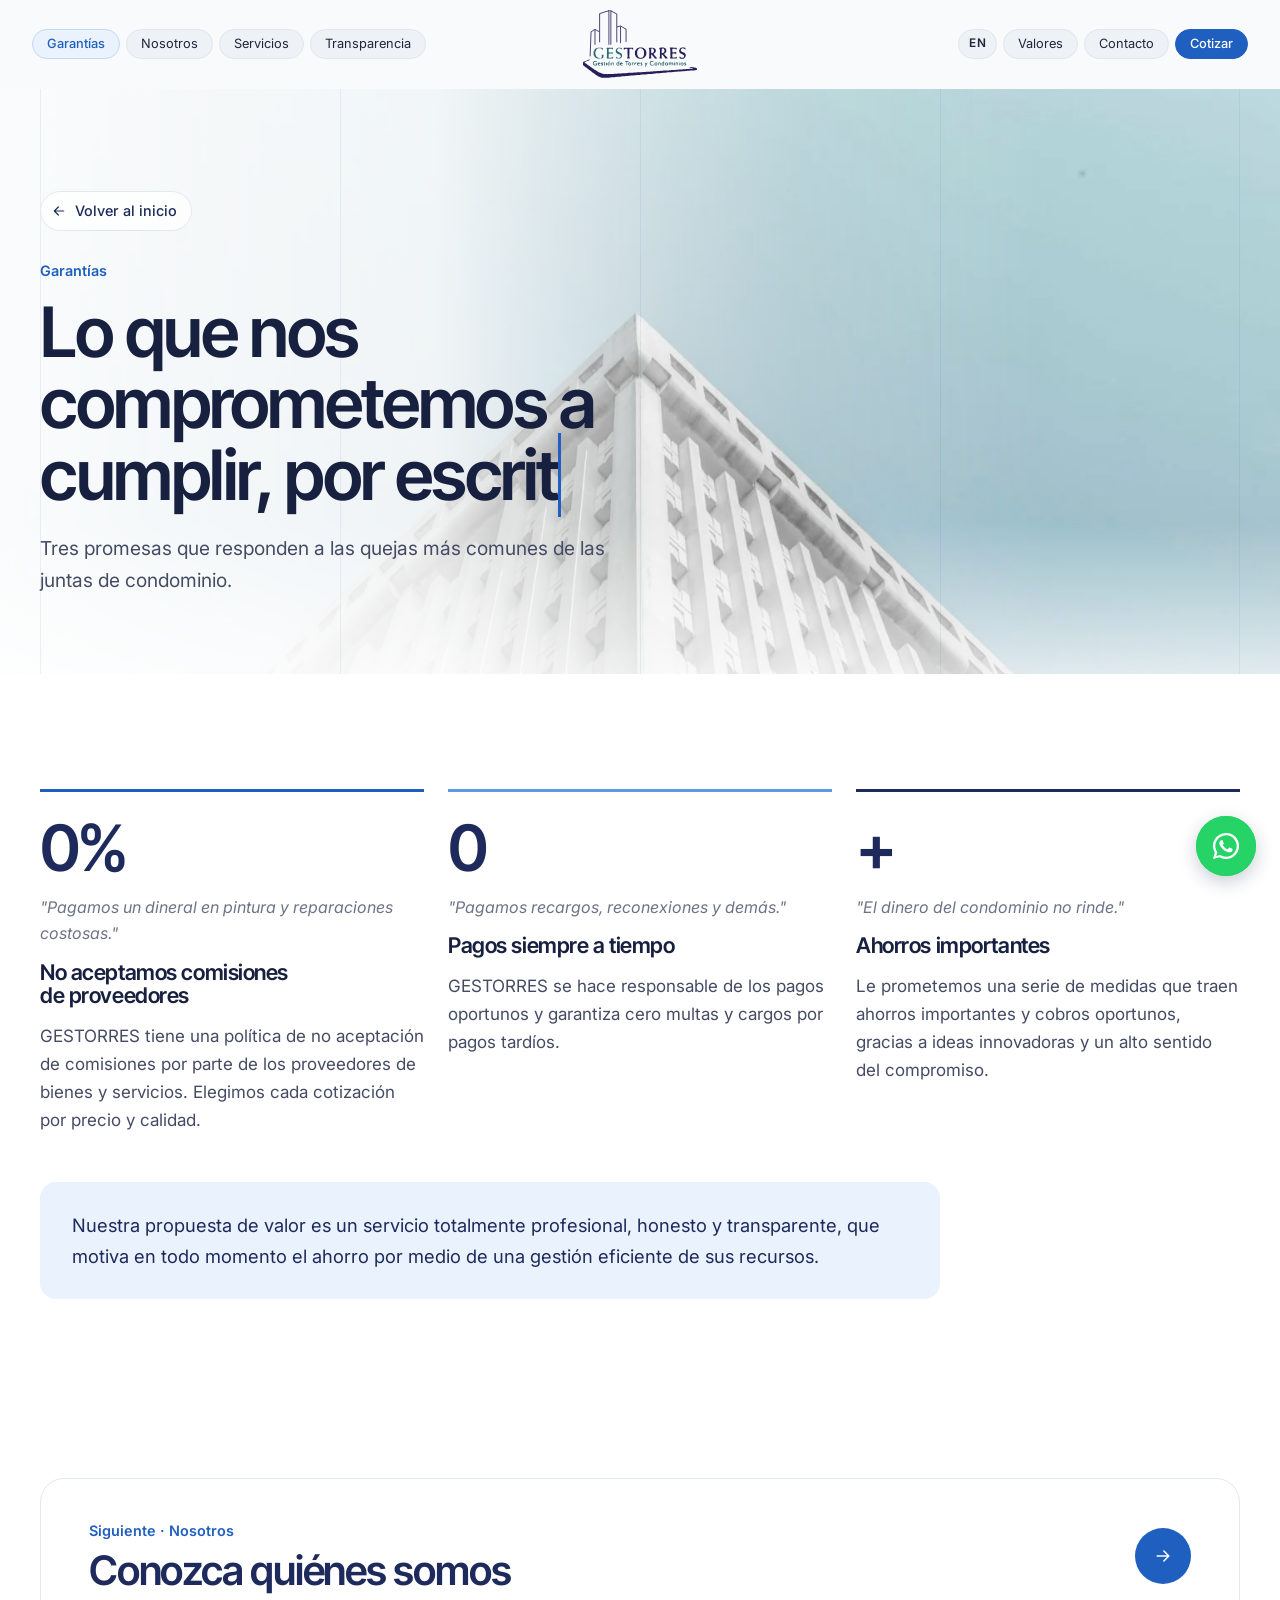
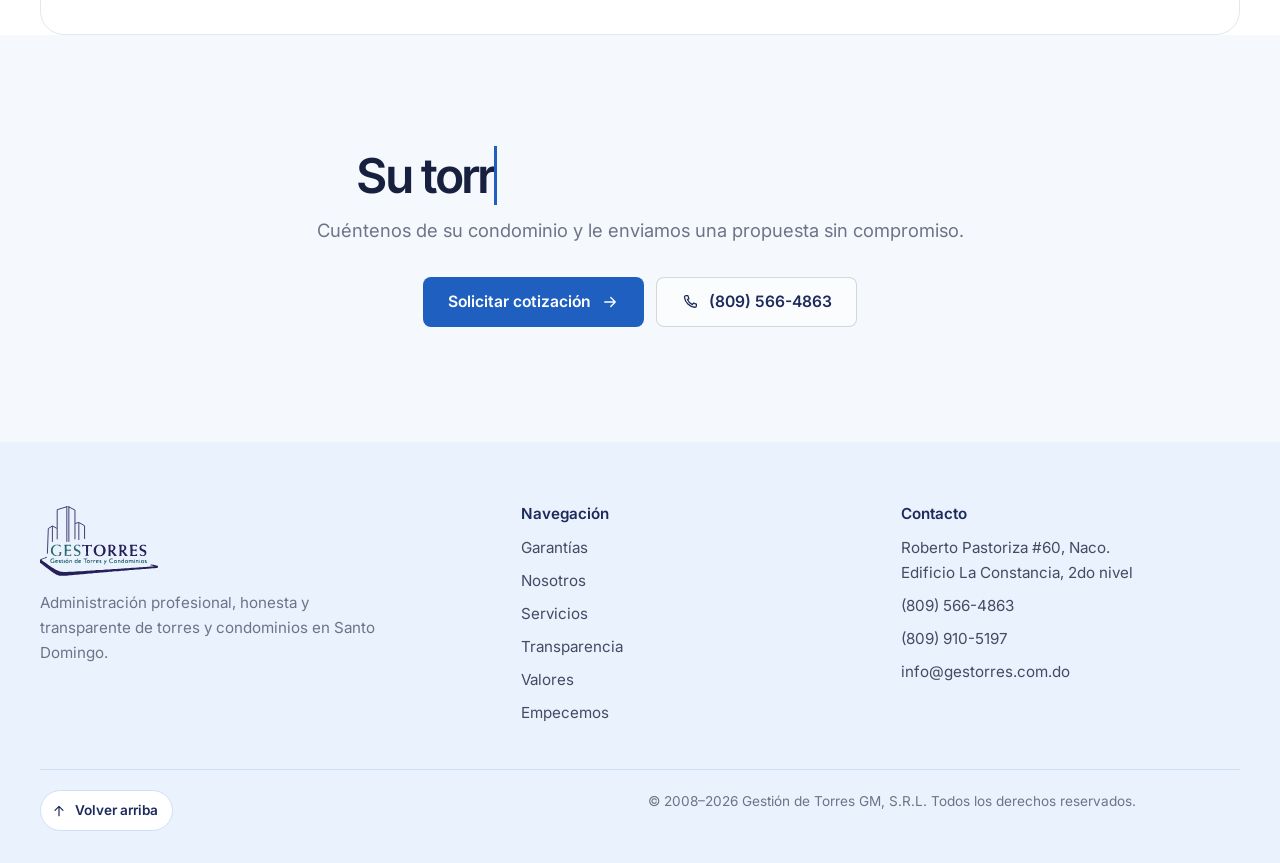
==== commit a7f16f97: "Evita que el navegador use css/js viejos guardados en caché Co-Authored-By: Claude Opus 5.5 <noreply" ====
--- a/garantias.html
+++ b/garantias.html
@@ -14,7 +14,7 @@
 <link rel="preconnect" href="https://fonts.googleapis.com">
 <link rel="preconnect" href="https://fonts.gstatic.com" crossorigin>
 <link rel="stylesheet" href="https://fonts.googleapis.com/css2?family=Inter+Tight:wght@400;500;600;700&family=Inter:wght@400;500;600&family=JetBrains+Mono:wght@400;500&display=swap">
-<link rel="stylesheet" href="css/styles.css">
+<link rel="stylesheet" href="css/styles.css?v=35cd28131b">
 <style>html,body{margin:0;background:#fff}</style>
 </head>
 <body class="page-garantias">
@@ -172,7 +172,7 @@
   </div>
 </nav>
 
-<script src="js/app.js" defer></script>
-<script src="js/i18n.js" defer></script>
+<script src="js/app.js?v=35cd28131b" defer></script>
+<script src="js/i18n.js?v=35cd28131b" defer></script>
 </body>
 </html>
--- a/css/styles.css
+++ b/css/styles.css
@@ -909,7 +909,9 @@
 @keyframes hintDrop { to { top: 100%; } }
 
 /* Con movimiento: escena fija mientras se hace scroll */
-.has-intro .intro { height: 250svh; }
+.has-intro .intro { height: 100svh; }
+.intro-lock, .intro-lock body { overflow: hidden; overscroll-behavior: none; }
+.intro-towers, .intro-mark, .intro-strips span { will-change: transform; }
 .has-intro .intro-stage { position: sticky; top: 0; }
 .has-intro .site-header { position: fixed; left: 0; right: 0; top: 0; }
 .has-intro .hero2 { position: relative; z-index: 1; margin-top: calc(-100svh + var(--header-h)); }
@@ -960,3 +962,12 @@
 /* Franja detrás del nombre cuando ya está arriba (los edificios pasan por detrás) */
 .intro-band { position: fixed; left: 0; right: 0; top: 0; height: var(--header-h); opacity: 0; pointer-events: none;
   background: rgba(248,250,252,.86); -webkit-backdrop-filter: blur(14px); backdrop-filter: blur(14px); box-shadow: 0 6px 24px rgba(24,32,63,.06); }
+
+/* Títulos con efecto de máquina de escribir */
+.anim .hero h1:not(.tw-go), .anim .page-hero h1:not(.tw-go), .anim main h2:not(.tw-go) { visibility: hidden; }
+.anim .hero h1 .ln > span, .anim .page-hero h1 { animation: none !important; opacity: 1 !important; transform: none !important; clip-path: none !important; }
+.tw-rest { visibility: hidden; }
+.tw-caret { border-left: 3px solid var(--blue); margin-right: -3px; animation: twBlink 1s steps(1) infinite; }
+.tw-typing .tw-caret { animation: none; }
+@keyframes twBlink { 50% { opacity: 0; } }
+@media (prefers-reduced-motion: reduce) { .tw-caret { display: none; } }
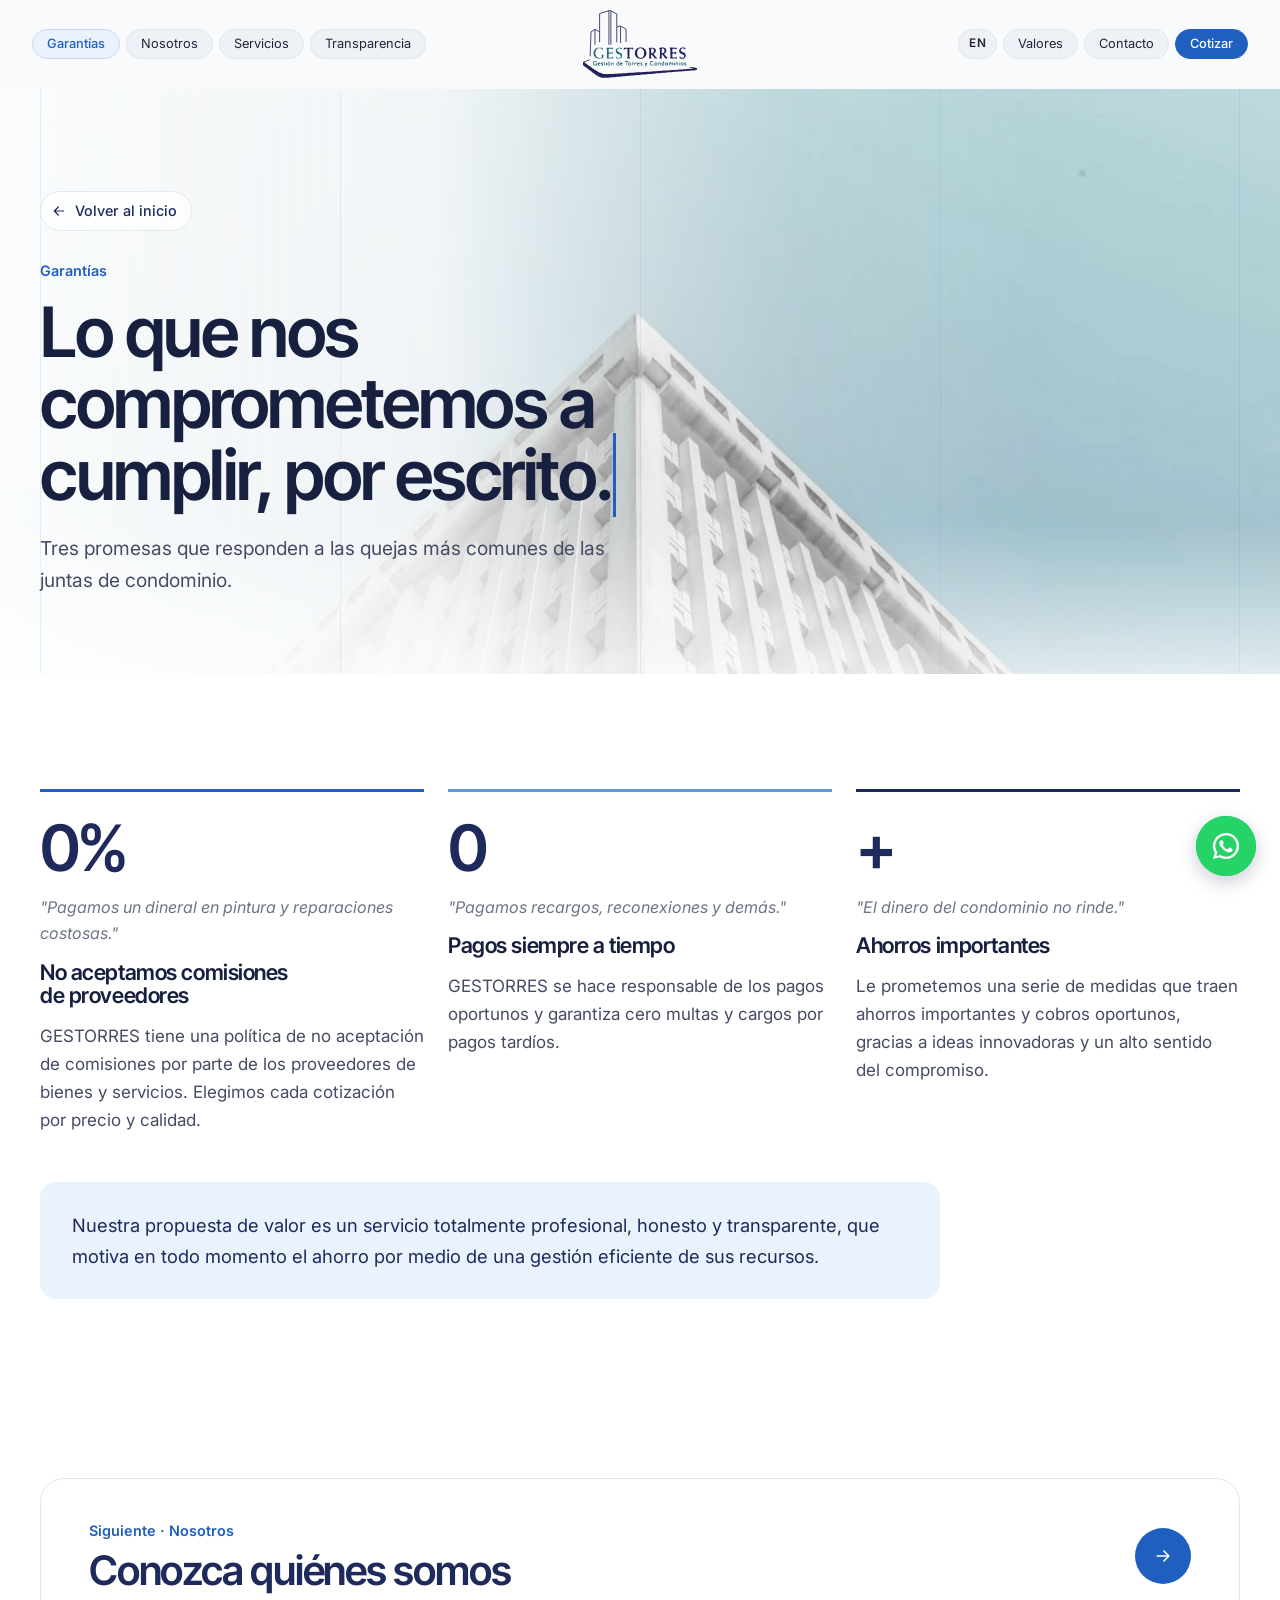
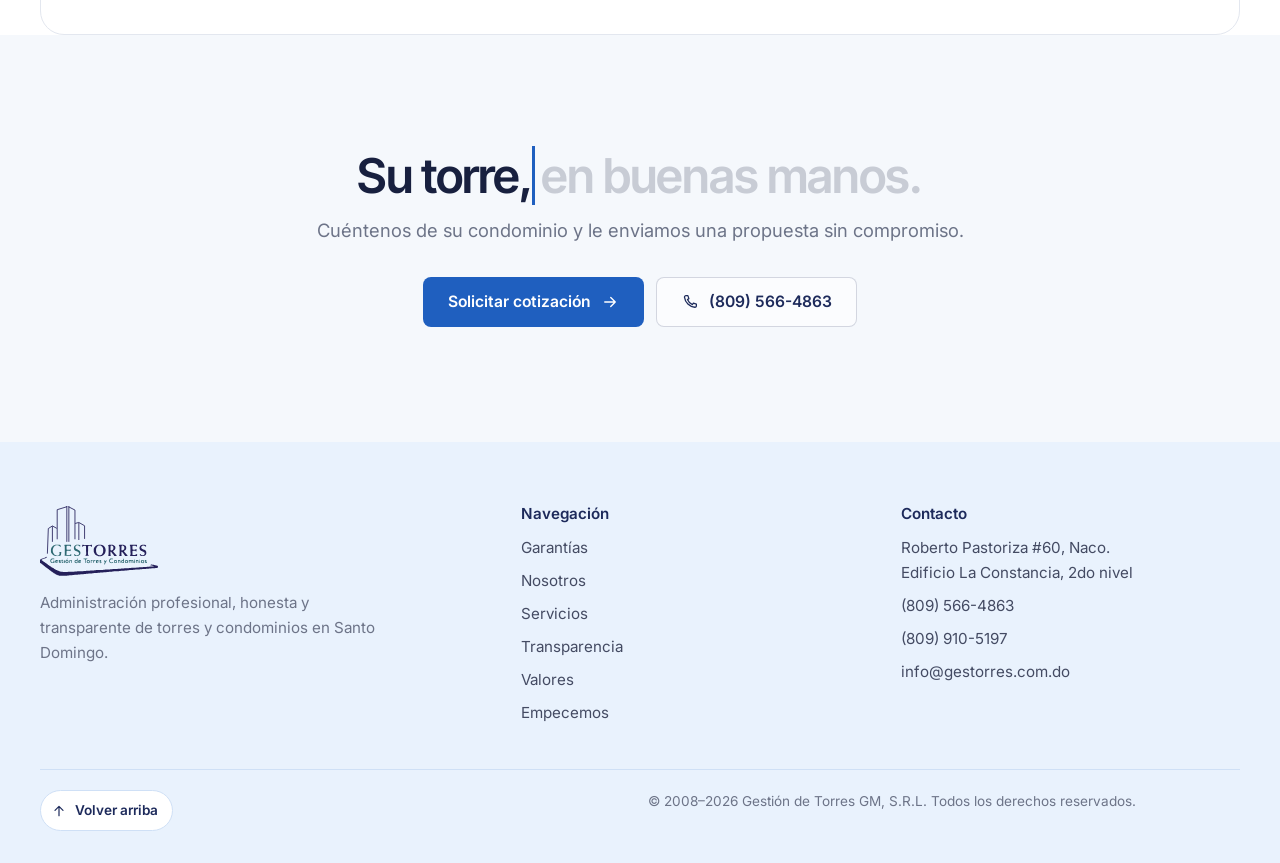
==== commit f051eb67: "Máquina de escribir: lo que falta por escribir se ve tenue Co-Authored-By: Claude Opus 5.5 <noreply@" ====
--- a/garantias.html
+++ b/garantias.html
@@ -14,7 +14,7 @@
 <link rel="preconnect" href="https://fonts.googleapis.com">
 <link rel="preconnect" href="https://fonts.gstatic.com" crossorigin>
 <link rel="stylesheet" href="https://fonts.googleapis.com/css2?family=Inter+Tight:wght@400;500;600;700&family=Inter:wght@400;500;600&family=JetBrains+Mono:wght@400;500&display=swap">
-<link rel="stylesheet" href="css/styles.css?v=35cd28131b">
+<link rel="stylesheet" href="css/styles.css?v=2dcefab5b3">
 <style>html,body{margin:0;background:#fff}</style>
 </head>
 <body class="page-garantias">
@@ -172,7 +172,7 @@
   </div>
 </nav>
 
-<script src="js/app.js?v=35cd28131b" defer></script>
-<script src="js/i18n.js?v=35cd28131b" defer></script>
+<script src="js/app.js?v=2dcefab5b3" defer></script>
+<script src="js/i18n.js?v=2dcefab5b3" defer></script>
 </body>
 </html>
--- a/css/styles.css
+++ b/css/styles.css
@@ -966,7 +966,7 @@
 /* Títulos con efecto de máquina de escribir */
 .anim .hero h1:not(.tw-go), .anim .page-hero h1:not(.tw-go), .anim main h2:not(.tw-go) { visibility: hidden; }
 .anim .hero h1 .ln > span, .anim .page-hero h1 { animation: none !important; opacity: 1 !important; transform: none !important; clip-path: none !important; }
-.tw-rest { visibility: hidden; }
+.tw-rest { opacity: .2; }
 .tw-caret { border-left: 3px solid var(--blue); margin-right: -3px; animation: twBlink 1s steps(1) infinite; }
 .tw-typing .tw-caret { animation: none; }
 @keyframes twBlink { 50% { opacity: 0; } }
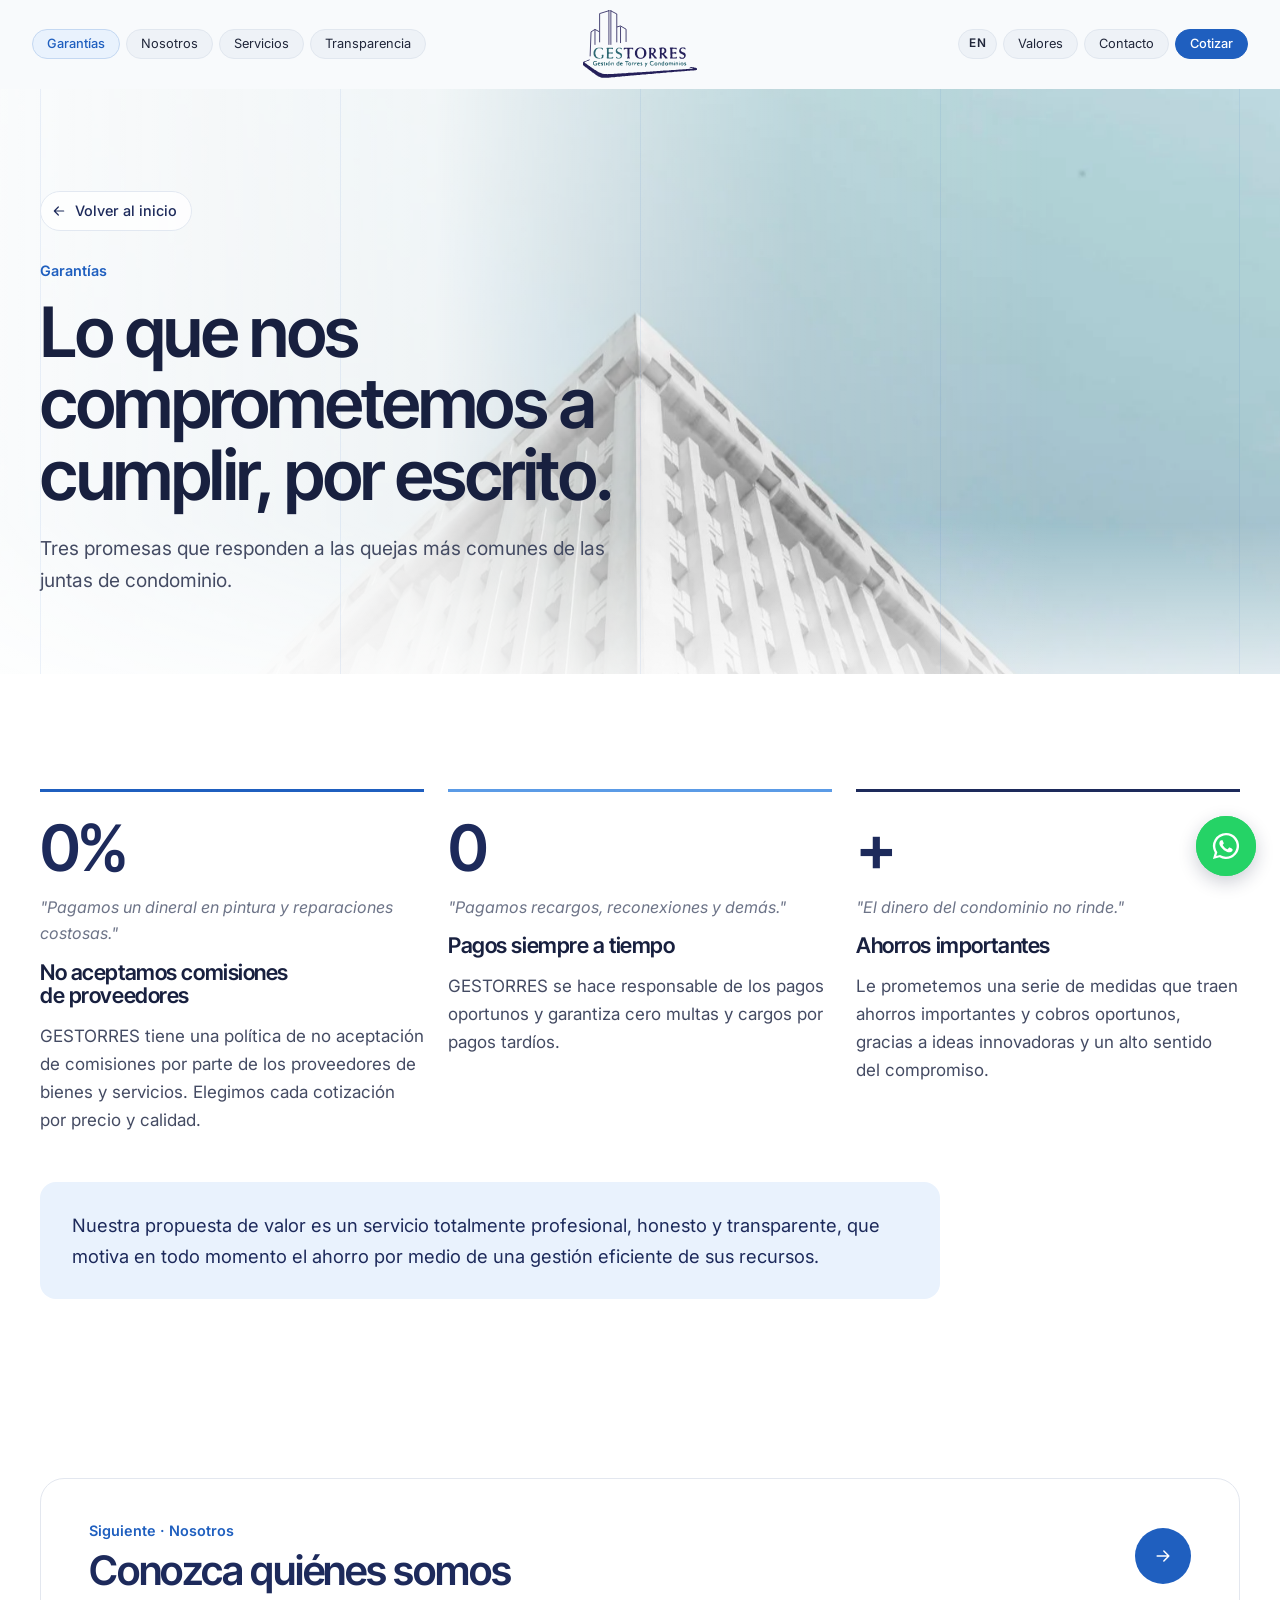
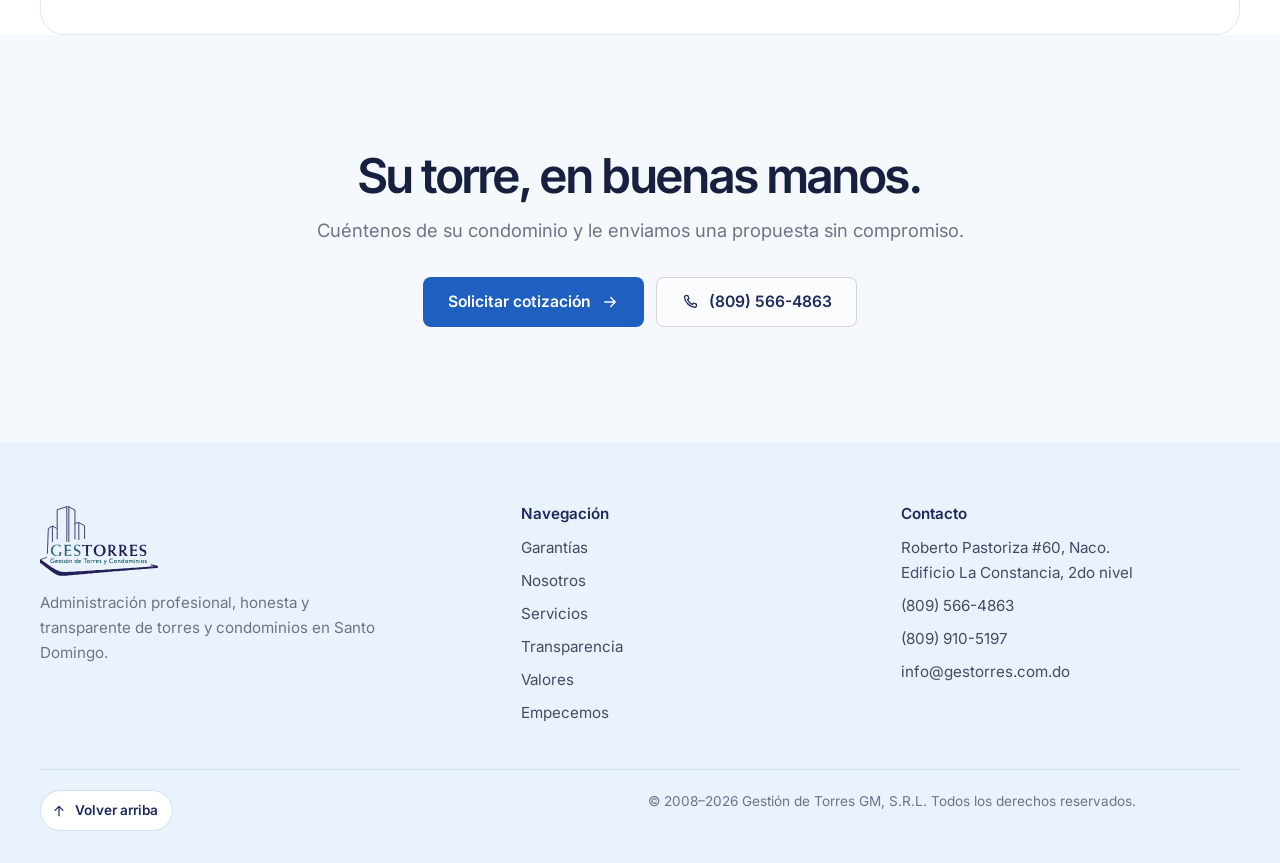
==== commit 65aeaf92: "Quita las animaciones de los títulos (vuelve a como estaba) Co-Authored-By: Claude Opus 5.5 <noreply" ====
--- a/garantias.html
+++ b/garantias.html
@@ -14,7 +14,7 @@
 <link rel="preconnect" href="https://fonts.googleapis.com">
 <link rel="preconnect" href="https://fonts.gstatic.com" crossorigin>
 <link rel="stylesheet" href="https://fonts.googleapis.com/css2?family=Inter+Tight:wght@400;500;600;700&family=Inter:wght@400;500;600&family=JetBrains+Mono:wght@400;500&display=swap">
-<link rel="stylesheet" href="css/styles.css?v=2dcefab5b3">
+<link rel="stylesheet" href="css/styles.css?v=0a76bf6ba1">
 <style>html,body{margin:0;background:#fff}</style>
 </head>
 <body class="page-garantias">
@@ -172,7 +172,7 @@
   </div>
 </nav>
 
-<script src="js/app.js?v=2dcefab5b3" defer></script>
-<script src="js/i18n.js?v=2dcefab5b3" defer></script>
+<script src="js/app.js?v=0a76bf6ba1" defer></script>
+<script src="js/i18n.js?v=0a76bf6ba1" defer></script>
 </body>
 </html>
--- a/css/styles.css
+++ b/css/styles.css
@@ -962,12 +962,3 @@
 /* Franja detrás del nombre cuando ya está arriba (los edificios pasan por detrás) */
 .intro-band { position: fixed; left: 0; right: 0; top: 0; height: var(--header-h); opacity: 0; pointer-events: none;
   background: rgba(248,250,252,.86); -webkit-backdrop-filter: blur(14px); backdrop-filter: blur(14px); box-shadow: 0 6px 24px rgba(24,32,63,.06); }
-
-/* Títulos con efecto de máquina de escribir */
-.anim .hero h1:not(.tw-go), .anim .page-hero h1:not(.tw-go), .anim main h2:not(.tw-go) { visibility: hidden; }
-.anim .hero h1 .ln > span, .anim .page-hero h1 { animation: none !important; opacity: 1 !important; transform: none !important; clip-path: none !important; }
-.tw-rest { opacity: .2; }
-.tw-caret { border-left: 3px solid var(--blue); margin-right: -3px; animation: twBlink 1s steps(1) infinite; }
-.tw-typing .tw-caret { animation: none; }
-@keyframes twBlink { 50% { opacity: 0; } }
-@media (prefers-reduced-motion: reduce) { .tw-caret { display: none; } }
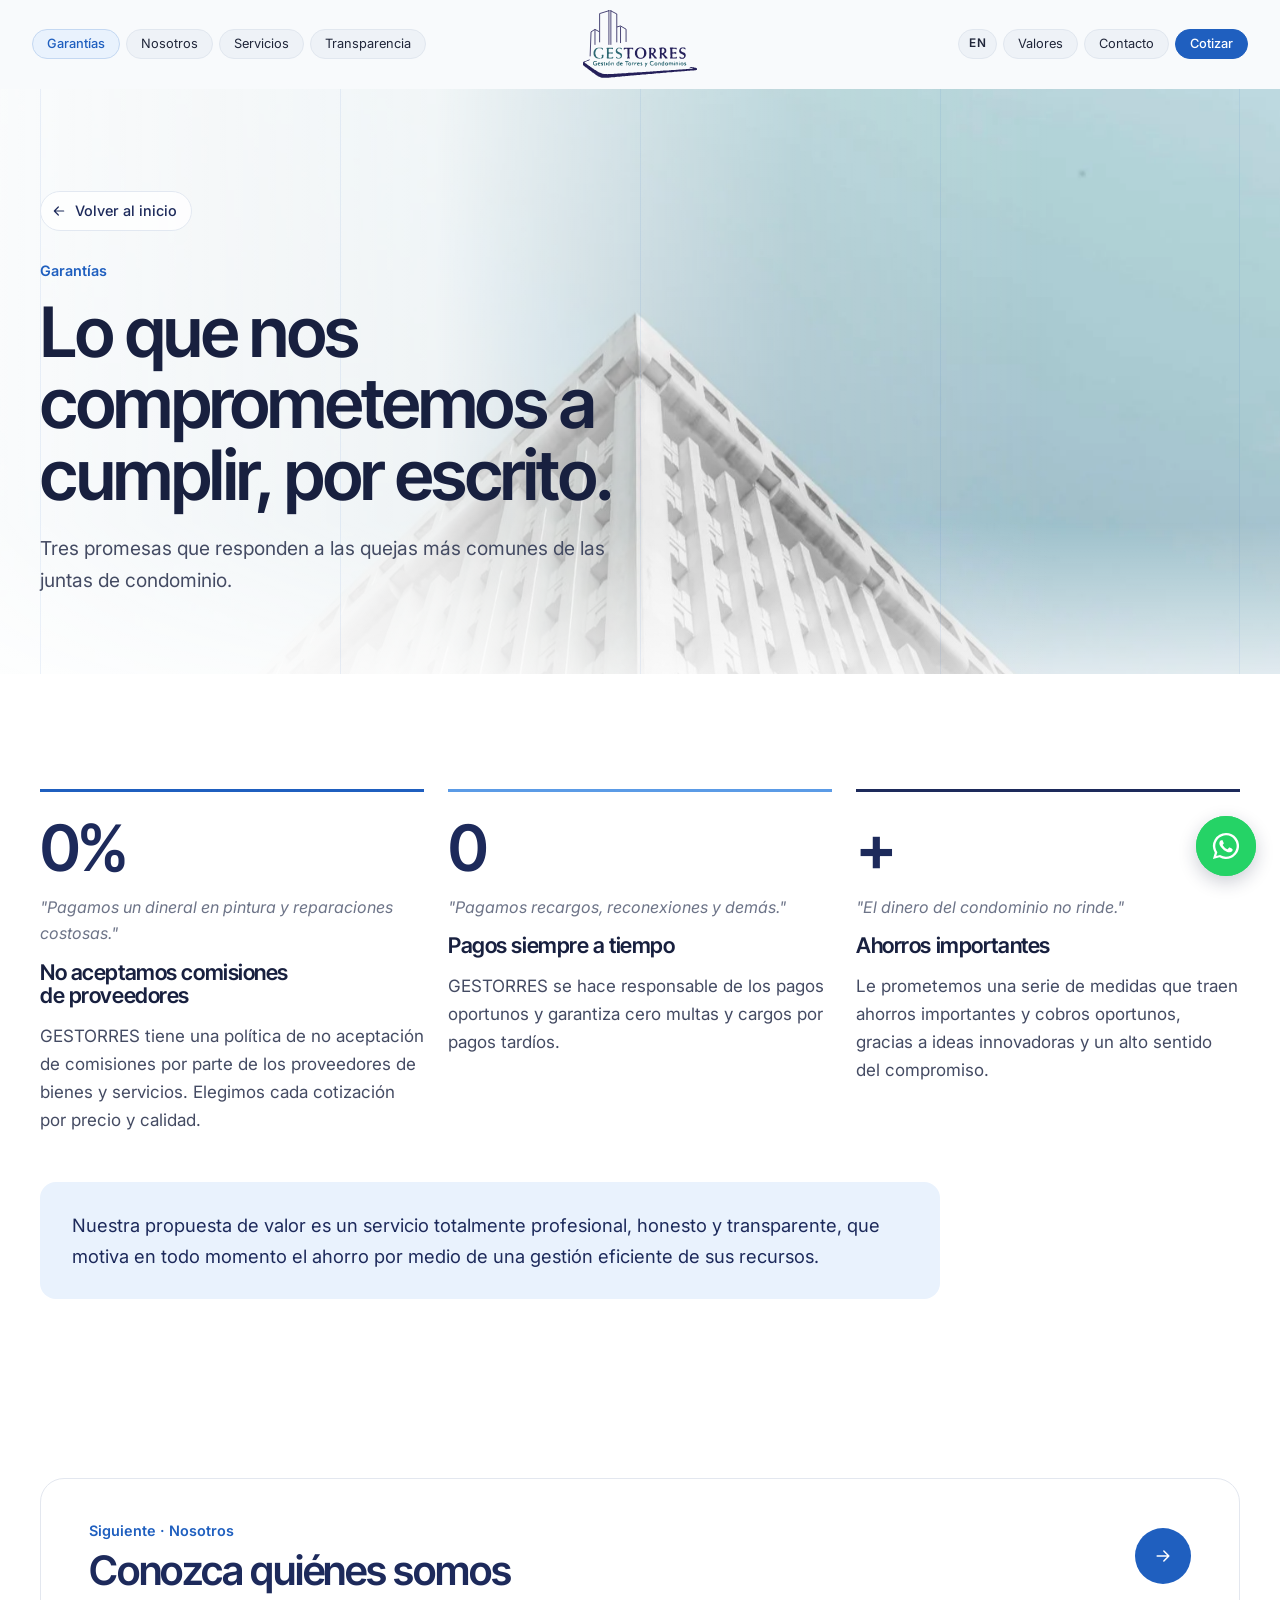
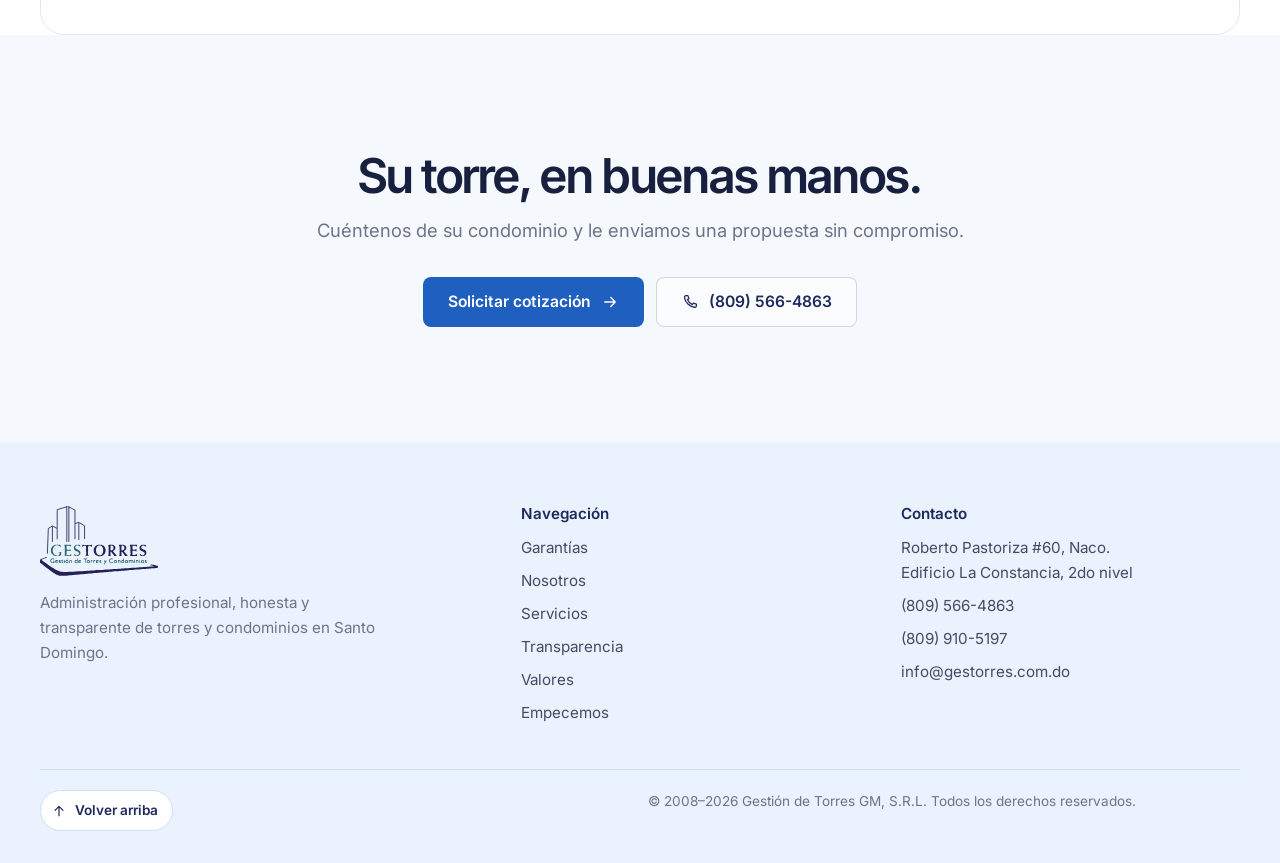
==== commit 527dfdc8: "Arregla el destello de la intro al volver a la portada desde otra página Co-Authored-By: Claude Opus" ====
--- a/garantias.html
+++ b/garantias.html
@@ -14,7 +14,7 @@
 <link rel="preconnect" href="https://fonts.googleapis.com">
 <link rel="preconnect" href="https://fonts.gstatic.com" crossorigin>
 <link rel="stylesheet" href="https://fonts.googleapis.com/css2?family=Inter+Tight:wght@400;500;600;700&family=Inter:wght@400;500;600&family=JetBrains+Mono:wght@400;500&display=swap">
-<link rel="stylesheet" href="css/styles.css?v=0a76bf6ba1">
+<link rel="stylesheet" href="css/styles.css?v=c27afb8f47">
 <style>html,body{margin:0;background:#fff}</style>
 </head>
 <body class="page-garantias">
@@ -172,7 +172,7 @@
   </div>
 </nav>
 
-<script src="js/app.js?v=0a76bf6ba1" defer></script>
-<script src="js/i18n.js?v=0a76bf6ba1" defer></script>
+<script src="js/app.js?v=c27afb8f47" defer></script>
+<script src="js/i18n.js?v=c27afb8f47" defer></script>
 </body>
 </html>
--- a/css/styles.css
+++ b/css/styles.css
@@ -962,3 +962,6 @@
 /* Franja detrás del nombre cuando ya está arriba (los edificios pasan por detrás) */
 .intro-band { position: fixed; left: 0; right: 0; top: 0; height: var(--header-h); opacity: 0; pointer-events: none;
   background: rgba(248,250,252,.86); -webkit-backdrop-filter: blur(14px); backdrop-filter: blur(14px); box-shadow: 0 6px 24px rgba(24,32,63,.06); }
+
+/* Navegación interna hacia la portada: sin intro */
+.no-intro .intro { display: none !important; }
